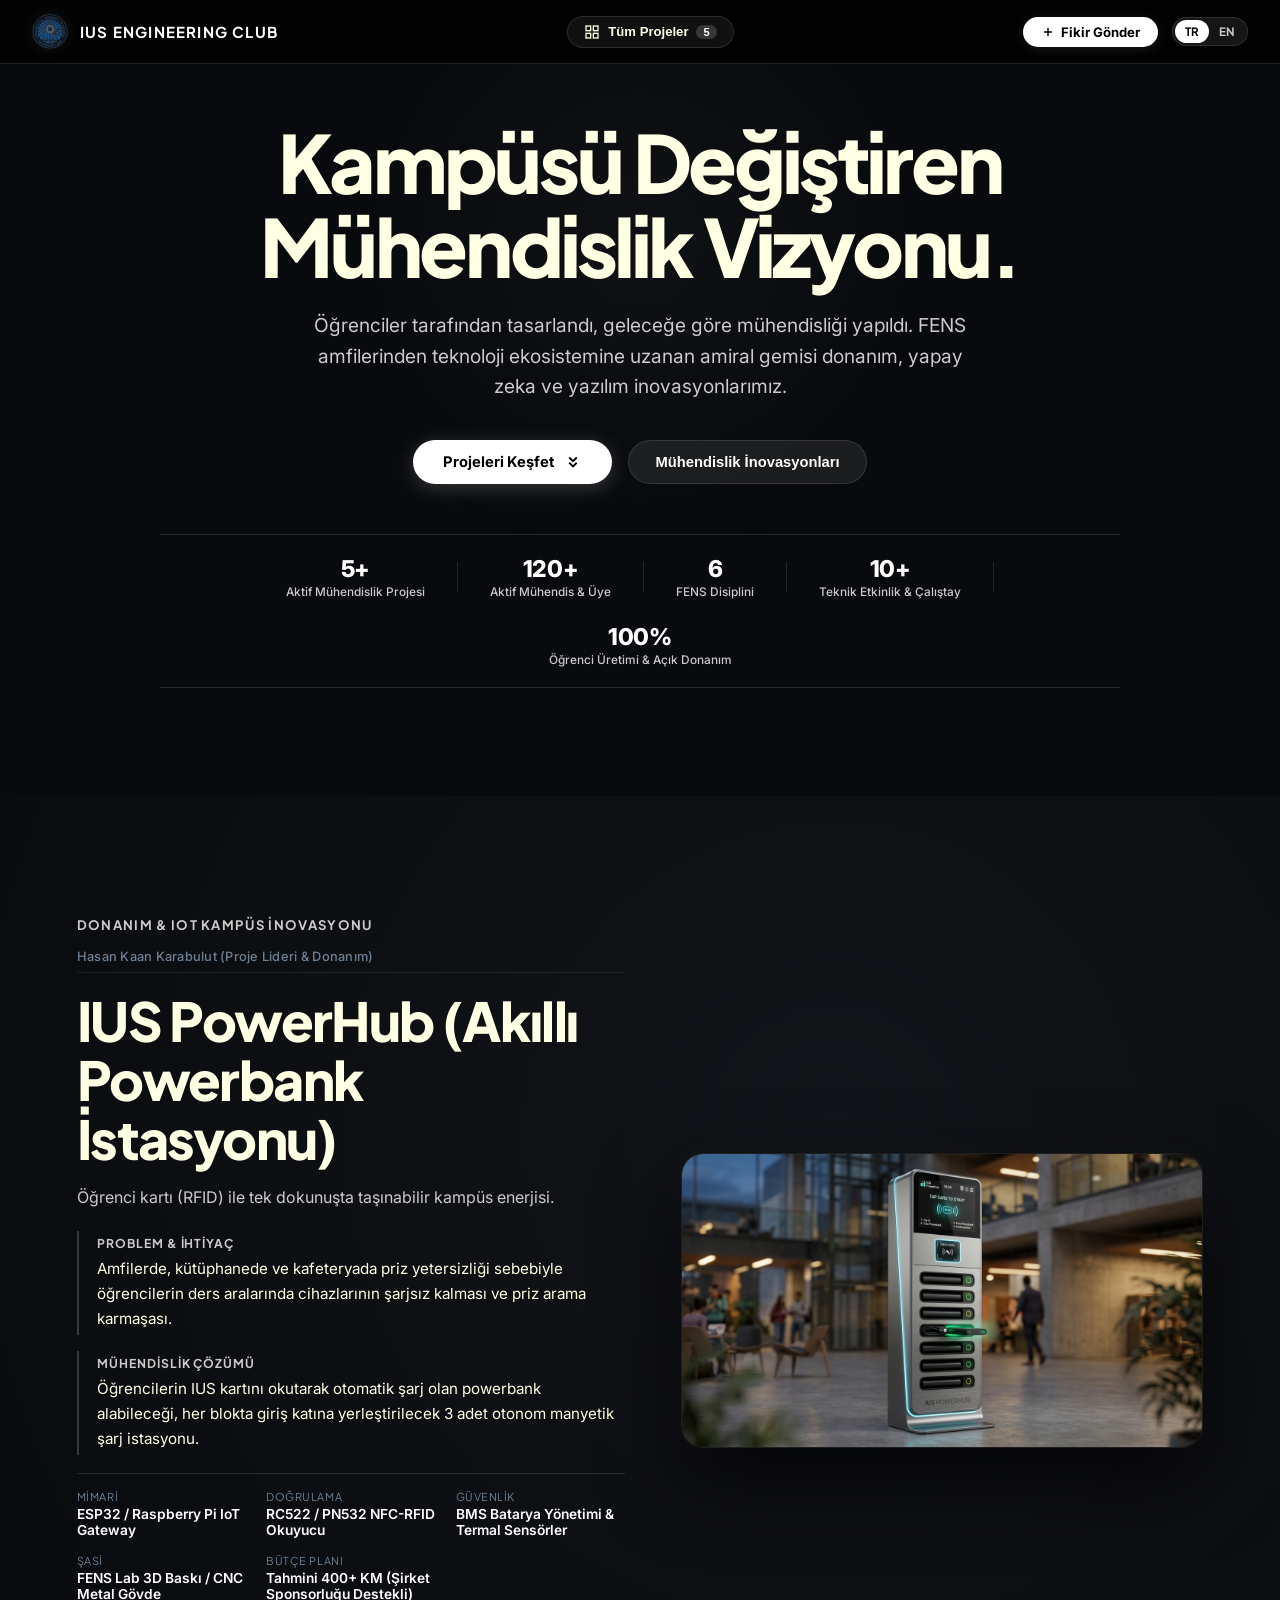
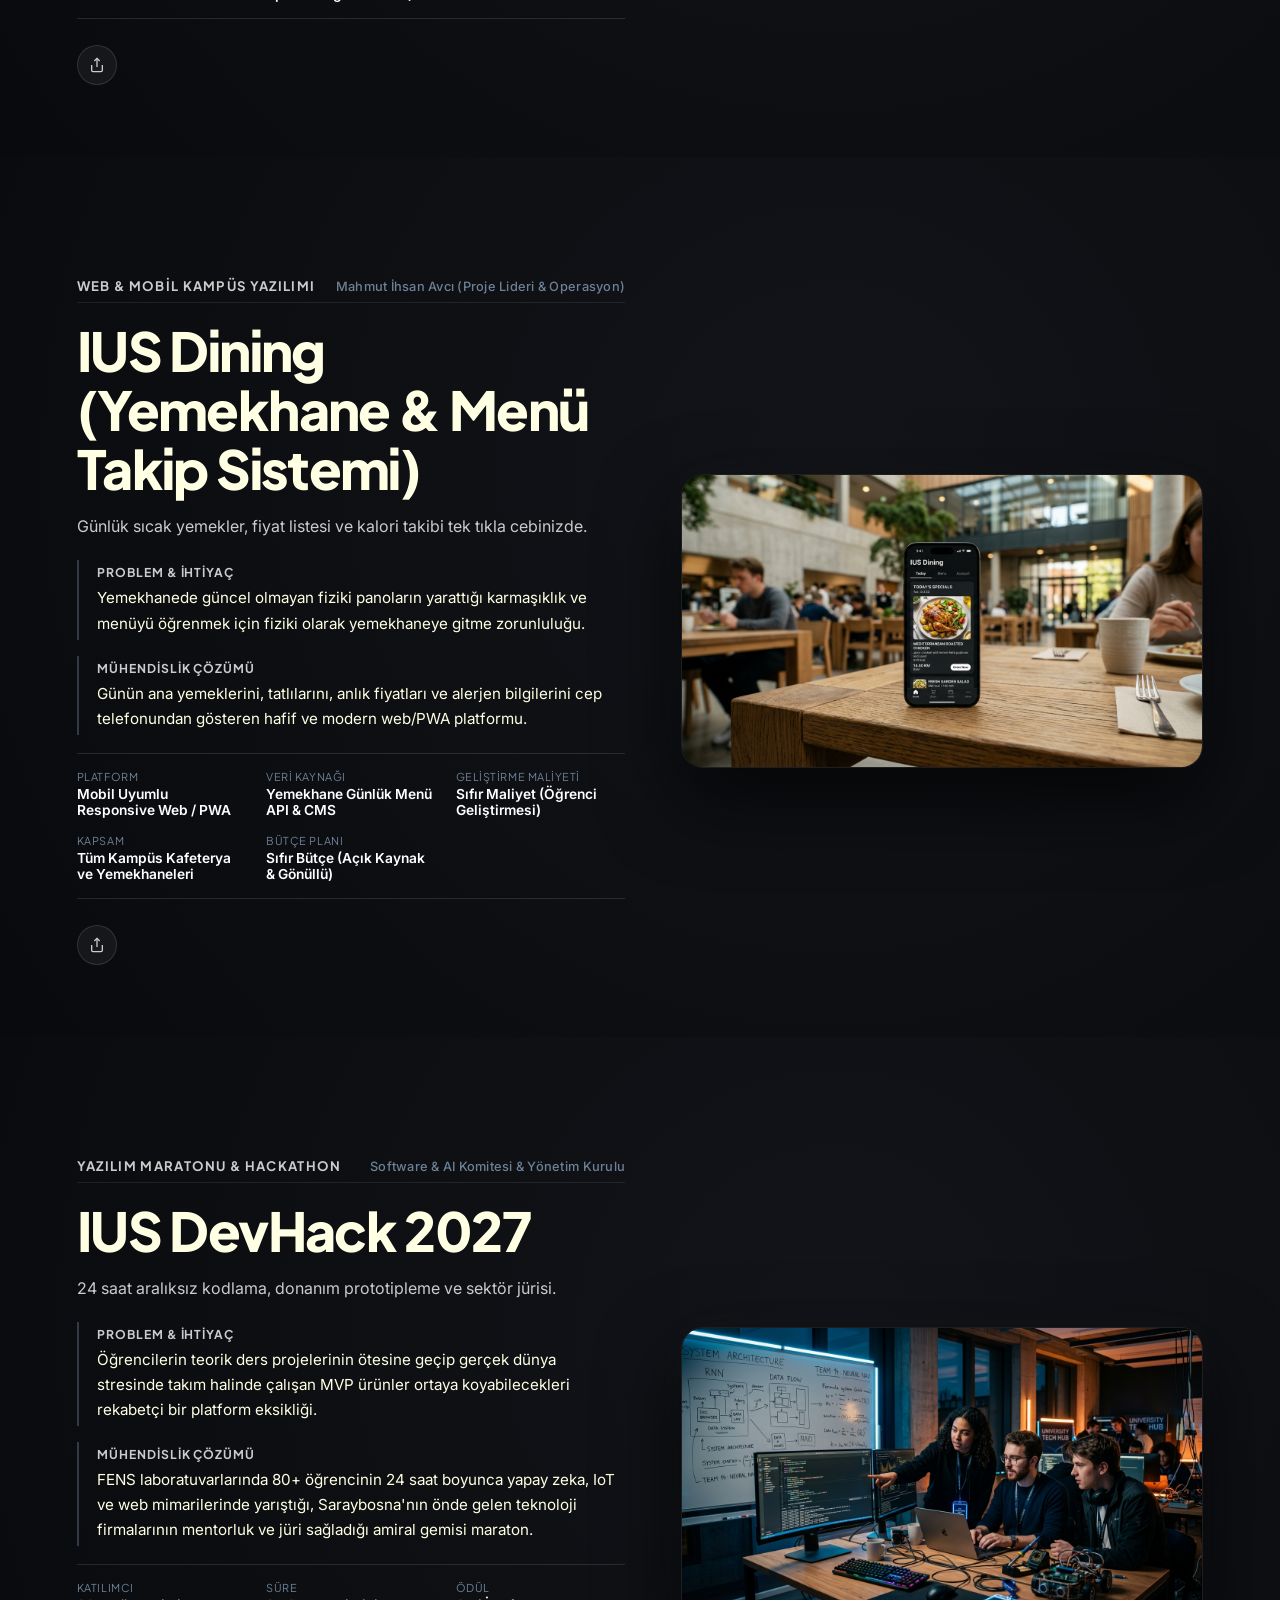
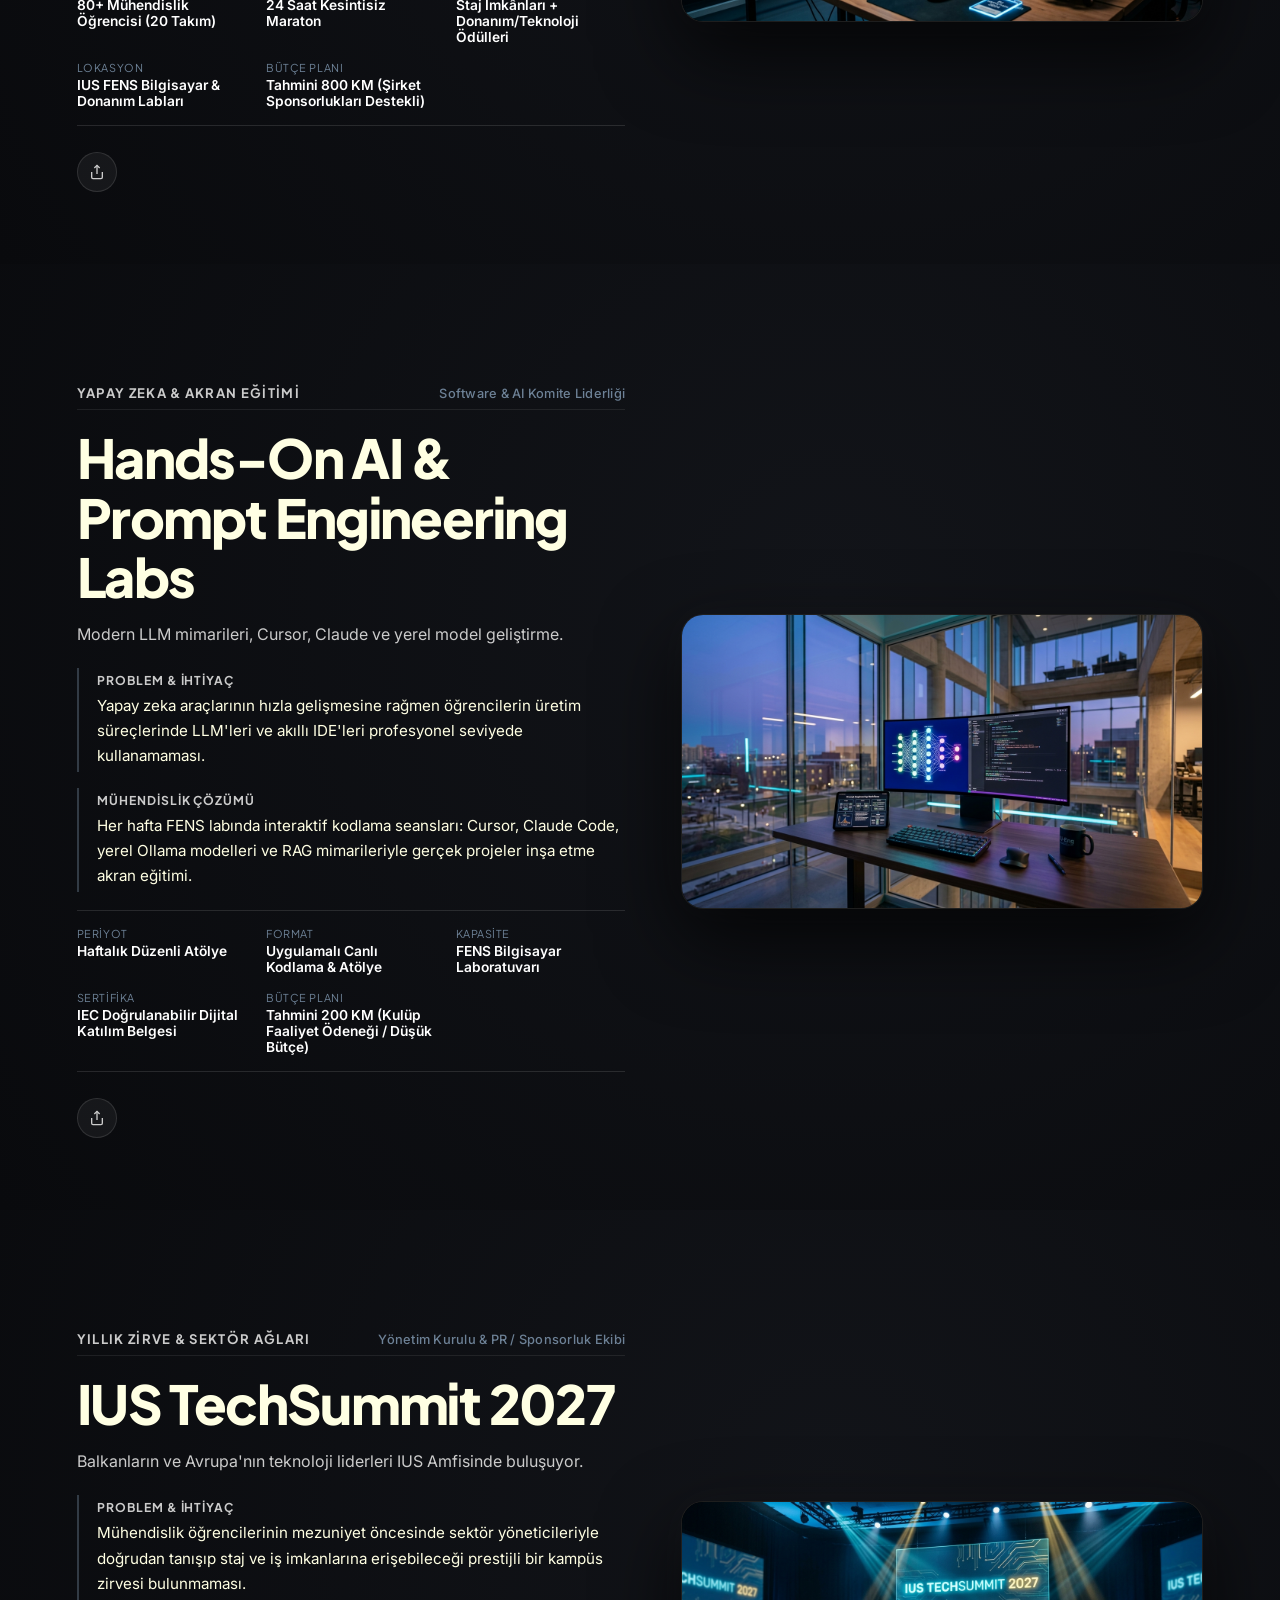
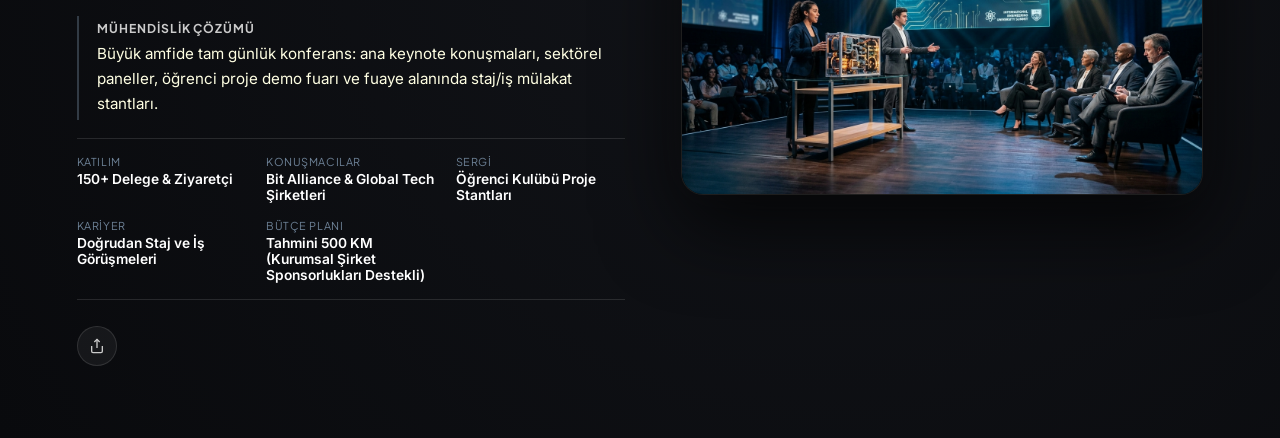
==== index.html @ 4e9d0653 "feat(hero): replace 1300 KM metric with comprehensive club stats (members, disciplines, workshops)" ====
<!DOCTYPE html>
<html lang="tr">
<head>
  <meta charset="UTF-8">
  <meta name="viewport" content="width=device-width, initial-scale=1.0">
  <title>IEC // Innovation Showcase — IUS Engineering Portfolio</title>
  <meta name="description" content="IUS Engineering Club official innovation portfolio. Scroll through flagship student engineering projects, IoT stations, hackathons, and AI labs.">
  
  <!-- Google Fonts: Inter & Plus Jakarta Sans -->
  <link rel="preconnect" href="https://fonts.googleapis.com">
  <link rel="preconnect" href="https://fonts.gstatic.com" crossorigin>
  <link href="https://fonts.googleapis.com/css2?family=Inter:wght@300;400;500;600;700&family=Plus+Jakarta+Sans:wght@500;600;700;800&display=swap" rel="stylesheet">
  
  <link rel="stylesheet" href="style.css">
</head>
<body class="lang-tr theme-dark" data-global-palette="ink-wash">

  <!-- FLOATING TOP NAVIGATION -->
  <header class="showcase-nav">
    <div class="nav-container">
      <div class="nav-brand">
        <a href="#hero" class="brand-link">
          <img src="assets/ius_club_logo.png" alt="IUS Engineers Club Logo" class="brand-club-logo">
          <span class="brand-title">IUS ENGINEERING CLUB</span>
        </a>
      </div>

      <nav class="nav-center-menu">
        <button class="nav-menu-btn" id="open-index-drawer">
          <svg width="16" height="16" viewBox="0 0 24 24" fill="none" stroke="currentColor" stroke-width="2"><rect x="3" y="3" width="7" height="7"></rect><rect x="14" y="3" width="7" height="7"></rect><rect x="14" y="14" width="7" height="7"></rect><rect x="3" y="14" width="7" height="7"></rect></svg>
          <span data-i18n="all_projects">Tüm Projeler</span>
          <span class="counter-chip" id="nav-project-count">5</span>
        </button>
      </nav>

      <div class="nav-actions">
        <!-- Google Form submission button (Yönetim Fikir & Proje Havuzu) -->
        <a href="https://docs.google.com/forms/d/e/1FAIpQLSeZ3RHZbw2BMaboNw4yS0xLALOv4KXzXdAg1gyF-434rMP5Ew/viewform" target="_blank" rel="noopener" class="btn-pill-primary" id="btn-submit-idea" title="Yeni Proje / Fikir Gönder" data-i18n-title="title_submit">
          <svg width="14" height="14" viewBox="0 0 24 24" fill="none" stroke="currentColor" stroke-width="2.5"><line x1="12" y1="5" x2="12" y2="19"></line><line x1="5" y1="12" x2="19" y2="12"></line></svg>
          <span data-i18n="btn_submit_idea">Fikir Gönder</span>
        </a>

        <!-- Language Switcher Pill -->
        <div class="lang-switcher" id="lang-toggle-group">
          <button class="lang-btn active" data-lang="tr">TR</button>
          <button class="lang-btn" data-lang="en">EN</button>
        </div>
      </div>
    </div>
  </header>

  <!-- MAIN SCROLL CONTAINER -->
  <main class="showcase-scroll-container" id="scroll-container">

    <!-- HERO SECTION -->
    <section class="snap-section hero-section" id="hero" data-index="0">
      <div class="hero-backdrop-glow"></div>
      <div class="hero-content">
        <h1 class="hero-headline animate-slide-up">
          <span class="gradient-text" data-i18n="hero_title_1">Kampüsü Değiştiren</span><br>
          <span class="white-text" data-i18n="hero_title_2">Mühendislik Vizyonu.</span>
        </h1>

        <p class="hero-subtitle animate-slide-up delay-1" data-i18n="hero_subtitle">
          Öğrenciler tarafından tasarlandı, geleceğe göre mühendisliği yapıldı. FENS amfilerinden teknoloji ekosistemine uzanan amiral gemisi donanım, yapay zeka ve yazılım inovasyonlarımız.
        </p>

        <div class="hero-cta-group animate-slide-up delay-2">
          <a href="#project-0" class="btn-glow-primary" id="start-tour-btn">
            <span data-i18n="hero_explore">Projeleri Keşfet</span>
            <svg width="18" height="18" viewBox="0 0 24 24" fill="none" stroke="currentColor" stroke-width="2.5"><path d="M7 13l5 5 5-5M7 6l5 5 5-5"/></svg>
          </a>
          <button class="btn-pill-secondary" id="hero-quick-filter-btn">
            <span data-i18n="hero_flagships">Mühendislik İnovasyonları</span>
          </button>
        </div>

        <div class="hero-stats-bar animate-fade-in delay-3">
          <div class="stat-item">
            <div class="stat-number">5+</div>
            <div class="stat-label" data-i18n="stat_active_projects">Aktif Mühendislik Projesi</div>
          </div>
          <div class="stat-divider"></div>
          <div class="stat-item">
            <div class="stat-number">120+</div>
            <div class="stat-label" data-i18n="stat_students">Aktif Mühendis & Üye</div>
          </div>
          <div class="stat-divider"></div>
          <div class="stat-item">
            <div class="stat-number">6</div>
            <div class="stat-label" data-i18n="stat_departments">FENS Disiplini</div>
          </div>
          <div class="stat-divider"></div>
          <div class="stat-item">
            <div class="stat-number">10+</div>
            <div class="stat-label" data-i18n="stat_events">Teknik Etkinlik & Çalıştay</div>
          </div>
          <div class="stat-divider"></div>
          <div class="stat-item">
            <div class="stat-number">100%</div>
            <div class="stat-label" data-i18n="stat_open_source">Öğrenci Üretimi & Açık Donanım</div>
          </div>
        </div>
      </div>
    </section>

    <!-- DYNAMIC PROJECT SECTIONS CONTAINER -->
    <div id="projects-wrapper">
      <!-- Injected dynamically by app.js -->
    </div>

  </main>

  <!-- QUICK INDEX DRAWER (DRAWER MODAL) -->
  <aside class="index-drawer" id="index-drawer" aria-hidden="true">
    <div class="drawer-overlay" id="drawer-backdrop"></div>
    <div class="drawer-panel">
      <div class="drawer-header">
        <div class="drawer-title-group">
          <h3 data-i18n="drawer_title">Proje Kataloğu</h3>
          <p data-i18n="drawer_subtitle">Doğrudan istediğiniz inovasyona atlayın</p>
        </div>
        <button class="drawer-close-btn" id="close-index-drawer" aria-label="Close">
          <svg width="20" height="20" viewBox="0 0 24 24" fill="none" stroke="currentColor" stroke-width="2"><line x1="18" y1="6" x2="6" y2="18"></line><line x1="6" y1="6" x2="18" y2="18"></line></svg>
        </button>
      </div>

      <div class="drawer-search-box">
        <svg width="16" height="16" viewBox="0 0 24 24" fill="none" stroke="currentColor" stroke-width="2"><circle cx="11" cy="11" r="8"></circle><line x1="21" y1="21" x2="16.65" y2="16.65"></line></svg>
        <input type="text" id="drawer-search-input" placeholder="Proje, kategori veya etiket ara..." data-i18n-ph="search_placeholder">
      </div>

      <div class="drawer-list" id="drawer-projects-list">
        <!-- Injected dynamically via JS -->
      </div>
    </div>
  </aside>

  <!-- IN-PLACE LIVE EDIT MODAL (DÜZENLEME PENCERESİ) -->
  <div class="edit-modal-wrapper" id="edit-modal" aria-hidden="true">
    <div class="edit-modal-overlay" id="edit-modal-backdrop"></div>
    <div class="edit-modal-dialog">
      <div class="edit-modal-header">
        <h2 id="edit-modal-title" data-i18n="edit_modal_title">Projeyi Düzenle</h2>
        <p class="modal-subtitle" data-i18n="edit_modal_desc">Metinleri, bütçeyi, görselleri ve teknik parametreleri anında değiştirin.</p>
        <button class="modal-close-btn" id="close-edit-modal" aria-label="Close">
          <svg width="20" height="20" viewBox="0 0 24 24" fill="none" stroke="currentColor" stroke-width="2"><line x1="18" y1="6" x2="6" y2="18"></line><line x1="6" y1="6" x2="18" y2="18"></line></svg>
        </button>
      </div>

      <form class="edit-modal-form" id="edit-project-form">
        <input type="hidden" id="edit-project-id">

        <div class="form-row two-cols">
          <div class="form-group">
            <label for="edit-title-tr" data-i18n="label_title_tr">Başlık (Türkçe)</label>
            <input type="text" id="edit-title-tr" required>
          </div>
          <div class="form-group">
            <label for="edit-title-en" data-i18n="label_title_en">Title (English)</label>
            <input type="text" id="edit-title-en" required>
          </div>
        </div>

        <div class="form-row two-cols">
          <div class="form-group">
            <label for="edit-tagline-tr" data-i18n="label_tagline_tr">Slogan / Kısa Açıklama (Türkçe)</label>
            <input type="text" id="edit-tagline-tr" required>
          </div>
          <div class="form-group">
            <label for="edit-tagline-en" data-i18n="label_tagline_en">Tagline (English)</label>
            <input type="text" id="edit-tagline-en" required>
          </div>
        </div>

        <div class="form-row three-cols">
          <div class="form-group">
            <label for="edit-category-tr" data-i18n="label_category_tr">Kategori (TR)</label>
            <input type="text" id="edit-category-tr">
          </div>
          <div class="form-group">
            <label for="edit-author" data-i18n="label_author">Öneren / Yazar</label>
            <input type="text" id="edit-author">
          </div>
          <div class="form-group">
            <label for="edit-budget" data-i18n="label_budget">Bütçe Planı</label>
            <input type="text" id="edit-budget">
          </div>
        </div>

        <div class="form-row two-cols">
          <div class="form-group">
            <label for="edit-difficulty" data-i18n="label_difficulty">Zorluk Seviyesi (1 - 5)</label>
            <div class="range-slider-group">
              <input type="range" id="edit-difficulty" min="1" max="5" value="3" step="1">
              <span class="range-val" id="edit-difficulty-val">3/5</span>
            </div>
          </div>
          <div class="form-group">
            <label for="edit-ownership-tr" data-i18n="label_owner">Proje Sorumlusu / Ekip (TR)</label>
            <input type="text" id="edit-ownership-tr">
          </div>
        </div>

        <input type="hidden" id="edit-palette" value="ink-wash">

        <!-- AI Image Picker / Visual Selector -->
        <div class="form-group">
          <label data-i18n="label_gallery">Konsept Görsel Seçimi</label>
          <div class="image-gallery-picker" id="gallery-picker">
            <div class="gallery-choice" data-src="assets/powerbank_station_hero.jpg">
              <img src="assets/powerbank_station_hero.jpg" alt="PowerHub">
              <span>IUS PowerHub</span>
            </div>
            <div class="gallery-choice" data-src="assets/hackathon_event_hero.jpg">
              <img src="assets/hackathon_event_hero.jpg" alt="DevHack">
              <span>DevHack 2027</span>
            </div>
            <div class="gallery-choice" data-src="assets/ai_lab_hero.jpg">
              <img src="assets/ai_lab_hero.jpg" alt="AI Lab">
              <span>AI Labs Station</span>
            </div>
            <div class="gallery-choice" data-src="assets/dining_app_hero.jpg">
              <img src="assets/dining_app_hero.jpg" alt="Dining App">
              <span>IUS Dining App</span>
            </div>
            <div class="gallery-choice" data-src="assets/engineering_summit_hero.jpg">
              <img src="assets/engineering_summit_hero.jpg" alt="Summit">
              <span>TechSummit Keynote</span>
            </div>
          </div>
          <input type="text" id="edit-image-url" placeholder="veya Özel Görsel URL'si yapıştırın..." data-i18n-ph="ph_custom_url">
        </div>

        <div class="form-row two-cols">
          <div class="form-group">
            <label for="edit-problem-tr" data-i18n="label_problem_tr">Problem / Gerekçe (Türkçe)</label>
            <textarea id="edit-problem-tr" rows="3"></textarea>
          </div>
          <div class="form-group">
            <label for="edit-problem-en" data-i18n="label_problem_en">Problem / Motivation (English)</label>
            <textarea id="edit-problem-en" rows="3"></textarea>
          </div>
        </div>

        <div class="form-row two-cols">
          <div class="form-group">
            <label for="edit-solution-tr" data-i18n="label_solution_tr">Çözüm & Mühendislik İşleyişi (Türkçe)</label>
            <textarea id="edit-solution-tr" rows="4"></textarea>
          </div>
          <div class="form-group">
            <label for="edit-solution-en" data-i18n="label_solution_en">Solution & Technical Operation (English)</label>
            <textarea id="edit-solution-en" rows="4"></textarea>
          </div>
        </div>

        <div class="form-row two-cols">
          <div class="form-group">
            <label for="edit-first-step-tr" data-i18n="label_first_step_tr">İlk Somut Adım (Türkçe)</label>
            <input type="text" id="edit-first-step-tr">
          </div>
          <div class="form-group">
            <label for="edit-first-step-en" data-i18n="label_first_step_en">First Concrete Step (English)</label>
            <input type="text" id="edit-first-step-en">
          </div>
        </div>

        <div class="edit-modal-footer">
          <button type="button" class="btn-text-danger" id="btn-reset-project-default">
            <span data-i18n="btn_reset">Varsayılana Sıfırla</span>
          </button>
          <div class="footer-actions-right">
            <button type="button" class="btn-pill-secondary" id="btn-copy-project-json">
              <span data-i18n="btn_copy_json">JSON Kopyala</span>
            </button>
            <button type="button" class="btn-pill-secondary" id="btn-download-project-json">
              <span data-i18n="btn_download_json">JSON İndir</span>
            </button>
            <button type="submit" class="btn-glow-primary" id="btn-save-project-edits">
              <span data-i18n="btn_save_changes">Değişiklikleri Kaydet</span>
            </button>
          </div>
        </div>
      </form>
    </div>
  </div>

  <!-- TOAST NOTIFICATIONS -->
  <div class="toast-container" id="toast-container"></div>

  <!-- LOAD DATASET & APP LOGIC -->
  <script src="projects-data.js"></script>
  <script src="app.js"></script>
</body>
</html>
---- style.css ----
/* ==========================================================================
   IUS ENGINEERING CLUB — INNOVATION SHOWCASE STYLES
   Design System: Modern Minimalist Dark Mode
   Pure Monochromatic Titanium, Obsidian & Frosted Glass (Zero Neon)
   ========================================================================== */

:root {
  --bg-deep: #090a0d;
  --bg-surface: #121419;
  --bg-card: rgba(26, 30, 38, 0.4);
  --bg-card-hover: rgba(36, 42, 52, 0.6);
  
  --border-subtle: rgba(203, 203, 203, 0.15);
  --border-active: rgba(109, 129, 150, 0.4);
  --border-glass: rgba(203, 203, 203, 0.15);

  --text-primary: #FFFFE3;
  --text-secondary: #CBCBCB;
  --text-tertiary: #6D8196;
  --text-accent: #FFFFE3;

  --accent-white: #FFFFE3;
  --accent-silver: #CBCBCB;
  --accent-steel: #6D8196;

  --font-main: 'Inter', -apple-system, BlinkMacSystemFont, "Segoe UI", Roboto, sans-serif;
  --font-heading: 'Plus Jakarta Sans', 'Inter', sans-serif;
  --font-mono: 'JetBrains Mono', 'Plus Jakarta Sans', monospace;

  --headline-gradient: #FFFFE3;
  --tagline-color: #CBCBCB;
  --badge-bg: rgba(74, 74, 74, 0.45);
  --badge-border: rgba(203, 203, 203, 0.25);
  --badge-text: #FFFFE3;
  --btn-primary-bg: #FFFFE3;
  --btn-primary-text: #121419;
  --accent-tint: #FFFFE3;

  --nav-height: 64px;
  --radius-sm: 8px;
  --radius-md: 14px;
  --radius-lg: 22px;
  --radius-full: 9999px;

  --transition-smooth: all 0.36s cubic-bezier(0.16, 1, 0.3, 1);
  --transition-snappy: all 0.2s cubic-bezier(0.25, 0.8, 0.25, 1);
}

/* Reset & Base */
*, *::before, *::after {
  box-sizing: border-box;
  margin: 0;
  padding: 0;
}

html {
  width: 100%;
  scroll-behavior: smooth;
}

body {
  width: 100%;
  min-height: 100%;
  background-color: var(--bg-deep);
  color: var(--text-primary);
  font-family: var(--font-main);
  overflow-x: hidden;
  -webkit-font-smoothing: antialiased;
  -moz-osx-font-smoothing: grayscale;
}

/* Custom Scrollbar */
::-webkit-scrollbar {
  width: 6px;
}
::-webkit-scrollbar-track {
  background: var(--bg-deep);
}
::-webkit-scrollbar-thumb {
  background: rgba(255, 255, 255, 0.18);
  border-radius: var(--radius-full);
}
::-webkit-scrollbar-thumb:hover {
  background: rgba(255, 255, 255, 0.35);
}

/* SCROLL CONTAINER (Natural Normal Web Page Flow) */
.showcase-scroll-container {
  width: 100%;
  min-height: 100vh;
  position: relative;
}

.snap-section {
  width: 100%;
  display: flex;
  align-items: center;
  justify-content: center;
  position: relative;
  padding: calc(var(--nav-height) + 56px) 6% 72px;
}

/* ==========================================================================
   FLOATING TOP NAVIGATION
   ========================================================================== */
.showcase-nav {
  position: fixed;
  top: 0;
  left: 0;
  width: 100%;
  height: var(--nav-height);
  z-index: 1000;
  background: rgba(0, 0, 0, 0.78);
  backdrop-filter: blur(24px);
  -webkit-backdrop-filter: blur(24px);
  border-bottom: 1px solid var(--border-subtle);
  transition: var(--transition-smooth);
}

.nav-container {
  max-width: 1440px;
  height: 100%;
  margin: 0 auto;
  padding: 0 32px;
  display: flex;
  align-items: center;
  justify-content: space-between;
}

.nav-brand .brand-link {
  display: flex;
  align-items: center;
  gap: 12px;
  text-decoration: none;
  color: inherit;
}

.brand-club-logo {
  width: 36px;
  height: 36px;
  object-fit: contain;
  border-radius: 50%;
  filter: drop-shadow(0 0 6px rgba(255, 255, 255, 0.2));
  transition: transform 0.25s ease;
}
.brand-link:hover .brand-club-logo {
  transform: scale(1.06) rotate(5deg);
}

.brand-title {
  font-family: var(--font-heading);
  font-size: 0.94rem;
  font-weight: 700;
  letter-spacing: 0.08em;
  color: #ffffff;
  text-transform: uppercase;
  transition: var(--transition-snappy);
}
.brand-title:hover {
  color: var(--accent-silver);
}

.brand-logo-badge,
.brand-sub {
  display: none !important;
}

/* Center Menu */
.nav-center-menu {
  display: flex;
  align-items: center;
  gap: 14px;
}

.nav-menu-btn {
  display: flex;
  align-items: center;
  gap: 8px;
  background: rgba(255, 255, 255, 0.06);
  border: 1px solid var(--border-subtle);
  color: var(--text-primary);
  font-size: 0.82rem;
  font-weight: 600;
  padding: 7px 16px;
  border-radius: var(--radius-full);
  cursor: pointer;
  transition: var(--transition-snappy);
}
.nav-menu-btn:hover {
  background: rgba(255, 255, 255, 0.12);
  border-color: rgba(255, 255, 255, 0.22);
}

.counter-chip {
  background: rgba(255, 255, 255, 0.16);
  color: #ffffff;
  font-size: 0.7rem;
  font-weight: 700;
  padding: 1px 7px;
  border-radius: 10px;
}

.nav-link-subtle {
  display: flex;
  align-items: center;
  gap: 6px;
  text-decoration: none;
  color: var(--text-secondary);
  font-size: 0.82rem;
  font-weight: 500;
  transition: var(--transition-snappy);
  padding: 6px 12px;
  border-radius: var(--radius-full);
}
.nav-link-subtle:hover {
  color: #fff;
  background: rgba(255, 255, 255, 0.05);
}

/* Nav Actions */
.nav-actions {
  display: flex;
  align-items: center;
  gap: 14px;
}

.btn-pill-primary {
  display: flex;
  align-items: center;
  gap: 6px;
  background: #ffffff;
  color: #000000;
  font-size: 0.82rem;
  font-weight: 700;
  padding: 7px 18px;
  border-radius: var(--radius-full);
  text-decoration: none;
  transition: var(--transition-snappy);
  box-shadow: 0 2px 10px rgba(255, 255, 255, 0.1);
}
.btn-pill-primary:hover {
  transform: scale(1.03);
  background: #e5e5ea;
}

/* Language Switcher Pill */
.lang-switcher {
  display: flex;
  align-items: center;
  background: rgba(255, 255, 255, 0.08);
  border: 1px solid var(--border-subtle);
  border-radius: var(--radius-full);
  padding: 2px;
}

.lang-btn {
  background: transparent;
  border: none;
  color: var(--text-secondary);
  font-family: var(--font-mono);
  font-size: 0.72rem;
  font-weight: 700;
  padding: 4px 10px;
  border-radius: var(--radius-full);
  cursor: pointer;
  transition: var(--transition-snappy);
}
.lang-btn.active {
  background: #ffffff;
  color: #000000;
}

/* ==========================================================================
   SOUND TOGGLE PILL
   ========================================================================== */
.sound-pill {
  position: fixed;
  bottom: 24px;
  left: 28px;
  z-index: 999;
  display: flex;
  align-items: center;
  gap: 8px;
  background: rgba(18, 18, 22, 0.85);
  backdrop-filter: blur(16px);
  border: 1px solid var(--border-subtle);
  padding: 7px 14px;
  border-radius: var(--radius-full);
  cursor: pointer;
  font-size: 0.74rem;
  color: var(--text-secondary);
  transition: var(--transition-snappy);
}
.sound-pill:hover {
  border-color: rgba(255, 255, 255, 0.25);
  color: #fff;
}
.sound-wave {
  display: flex;
  align-items: center;
  gap: 2px;
  height: 12px;
}
.sound-wave span {
  width: 2px;
  height: 5px;
  background: var(--text-tertiary);
  border-radius: 1px;
}
.sound-pill.active .sound-wave span {
  background: #ffffff;
  animation: soundBounce 0.8s ease-in-out infinite alternate;
}
.sound-pill.active .sound-wave span:nth-child(2) { animation-delay: 0.2s; }
.sound-pill.active .sound-wave span:nth-child(3) { animation-delay: 0.4s; }
.sound-pill.active .sound-wave span:nth-child(4) { animation-delay: 0.6s; }

@keyframes soundBounce {
  0% { height: 3px; }
  100% { height: 11px; }
}

/* ==========================================================================
   VERTICAL SIDE PROGRESS / DOT NAVIGATION
   ========================================================================== */
.side-progress-nav {
  position: fixed;
  right: 28px;
  top: 50%;
  transform: translateY(-50%);
  z-index: 990;
  display: flex;
  flex-direction: column;
  align-items: center;
  gap: 16px;
}

.progress-track {
  display: none;
}

.progress-dots {
  list-style: none;
  display: flex;
  flex-direction: column;
  gap: 14px;
}

.dot-item {
  position: relative;
}

.dot-btn {
  width: 8px;
  height: 8px;
  border-radius: 50%;
  background: rgba(255, 255, 255, 0.25);
  border: none;
  cursor: pointer;
  transition: var(--transition-smooth);
  display: block;
}
.dot-item.active .dot-btn {
  background: #ffffff;
  box-shadow: 0 0 8px rgba(255, 255, 255, 0.6);
  transform: scale(1.5);
}

.dot-tooltip {
  position: absolute;
  right: 24px;
  top: 50%;
  transform: translateY(-50%);
  background: rgba(22, 22, 26, 0.95);
  border: 1px solid var(--border-subtle);
  padding: 6px 12px;
  border-radius: var(--radius-sm);
  white-space: nowrap;
  font-size: 0.74rem;
  font-weight: 600;
  color: #fff;
  opacity: 0;
  pointer-events: none;
  transition: var(--transition-snappy);
}
.dot-item:hover .dot-tooltip {
  opacity: 1;
  transform: translateY(-50%) translateX(-4px);
}

.current-counter {
  display: none !important;
}

/* ==========================================================================
   HERO SECTION
   ========================================================================== */
.hero-section {
  text-align: center;
  position: relative;
  overflow: hidden;
}

.hero-backdrop-glow {
  position: absolute;
  width: 600px;
  height: 600px;
  border-radius: 50%;
  background: radial-gradient(circle, rgba(255, 255, 255, 0.04) 0%, rgba(255, 255, 255, 0.01) 50%, transparent 70%);
  filter: blur(70px);
  pointer-events: none;
  top: 30%;
  left: 50%;
  transform: translate(-50%, -50%);
}

.hero-content {
  max-width: 960px;
  margin: 0 auto;
  position: relative;
  z-index: 2;
  display: flex;
  flex-direction: column;
  align-items: center;
}

.hero-badge {
  display: none !important;
}

.pulsing-dot {
  display: none !important;
}

.hero-headline {
  font-family: var(--font-heading);
  font-size: clamp(2.8rem, 6.8vw, 5rem);
  font-weight: 800;
  line-height: 1.05;
  letter-spacing: -0.04em;
  margin-bottom: 22px;
}

/* Solid Clean Typography (Zero Gradient Transition) */
.gradient-text {
  color: var(--text-primary);
  background: none;
  -webkit-background-clip: unset;
  -webkit-text-fill-color: initial;
}

.white-text {
  color: var(--text-primary);
}

.hero-subtitle {
  max-width: 660px;
  font-size: clamp(1rem, 1.7vw, 1.2rem);
  line-height: 1.6;
  color: var(--text-secondary);
  font-weight: 400;
  margin-bottom: 38px;
}

.hero-cta-group {
  display: flex;
  align-items: center;
  gap: 16px;
  margin-bottom: 50px;
}

.btn-glow-primary {
  display: inline-flex;
  align-items: center;
  gap: 10px;
  background: #ffffff;
  color: #000000;
  font-size: 0.92rem;
  font-weight: 700;
  padding: 13px 30px;
  border-radius: var(--radius-full);
  text-decoration: none;
  cursor: pointer;
  border: none;
  transition: var(--transition-smooth);
  box-shadow: 0 4px 20px rgba(255, 255, 255, 0.18);
}
.btn-glow-primary:hover {
  transform: translateY(-2px) scale(1.02);
  background: #e5e5ea;
  box-shadow: 0 6px 26px rgba(255, 255, 255, 0.28);
}

.btn-pill-secondary {
  display: inline-flex;
  align-items: center;
  gap: 8px;
  background: rgba(255, 255, 255, 0.08);
  border: 1px solid var(--border-subtle);
  color: #fff;
  font-size: 0.92rem;
  font-weight: 600;
  padding: 13px 26px;
  border-radius: var(--radius-full);
  cursor: pointer;
  transition: var(--transition-snappy);
}
.btn-pill-secondary:hover {
  background: rgba(255, 255, 255, 0.14);
  border-color: rgba(255, 255, 255, 0.24);
}

.hero-stats-bar {
  display: flex;
  align-items: center;
  justify-content: center;
  flex-wrap: wrap;
  gap: 24px 32px;
  padding: 20px 24px;
  background: transparent;
  backdrop-filter: none;
  -webkit-backdrop-filter: none;
  border: none;
  border-top: 1px solid var(--border-subtle);
  border-bottom: 1px solid var(--border-subtle);
  border-radius: 0;
  margin-bottom: 36px;
  max-width: 1000px;
}

.stat-item {
  display: flex;
  flex-direction: column;
  align-items: center;
}

.stat-number {
  font-size: 1.45rem;
  font-weight: 800;
  color: #ffffff;
  letter-spacing: -0.02em;
}

.stat-label {
  font-size: 0.74rem;
  color: var(--text-secondary);
  font-weight: 500;
  margin-top: 2px;
}

.stat-divider {
  width: 1px;
  height: 30px;
  background: var(--border-subtle);
}

.scroll-down-hint {
  display: flex;
  flex-direction: column;
  align-items: center;
  gap: 8px;
  font-size: 0.74rem;
  color: var(--text-tertiary);
  letter-spacing: 0.05em;
  cursor: pointer;
}

.mouse-icon {
  width: 18px;
  height: 30px;
  border: 2px solid rgba(255, 255, 255, 0.25);
  border-radius: 12px;
  position: relative;
}
.mouse-icon .wheel {
  width: 3px;
  height: 5px;
  background: #ffffff;
  border-radius: 2px;
  position: absolute;
  top: 5px;
  left: 50%;
  transform: translateX(-50%);
  animation: mouseWheel 1.6s infinite;
}

@keyframes mouseWheel {
  0% { transform: translateX(-50%) translateY(0); opacity: 1; }
  100% { transform: translateX(-50%) translateY(10px); opacity: 0; }
}

/* ==========================================================================
   PROJECT SHOWCASE SECTION (SLIDE EXPERIENCE)
   ========================================================================== */
.project-section {
  width: 100%;
  background: radial-gradient(circle at 65% 35%, var(--bg-surface) 0%, var(--bg-deep) 100%);
  transition: background 0.4s ease, border-color 0.4s ease;
}

.project-stage {
  max-width: 1440px;
  width: 100%;
  margin: 0 auto;
  display: grid;
  grid-template-columns: 1.05fr 1fr;
  gap: 56px;
  align-items: center;
}

/* LEFT: Narrative & Specs */
.project-narrative {
  display: flex;
  flex-direction: column;
  gap: 18px;
}

.project-header-meta {
  display: flex;
  align-items: center;
  justify-content: space-between;
  width: 100%;
  gap: 12px;
  flex-wrap: wrap;
}

.header-meta-left {
  display: flex;
  align-items: center;
  gap: 10px;
  flex-wrap: wrap;
}

.project-header-meta {
  display: flex;
  align-items: baseline;
  justify-content: space-between;
  width: 100%;
  gap: 16px;
  padding-bottom: 8px;
  border-bottom: 1px solid rgba(255, 255, 255, 0.08);
}

.project-category-text {
  font-family: var(--font-heading);
  font-size: 0.82rem;
  font-weight: 700;
  text-transform: uppercase;
  letter-spacing: 0.1em;
  color: var(--text-secondary);
}

.project-lead-meta {
  font-family: var(--font-main);
  font-size: 0.8rem;
  font-weight: 500;
  color: var(--text-tertiary);
  letter-spacing: 0.02em;
}

.corner-budget-badge,
.project-pill-badge,
.project-metrics-row {
  display: none !important;
}

.project-title {
  font-family: var(--font-heading);
  font-size: clamp(2.2rem, 4.2vw, 3.6rem);
  font-weight: 800;
  line-height: 1.1;
  letter-spacing: -0.03em;
  color: #ffffff;
}

/* Problem & Solution Accordion Content - Natural Flowing Layout (Zero Box Enclosure) */
.project-cards-container {
  display: flex;
  flex-direction: column;
  gap: 16px;
  margin-top: 6px;
}

.feature-glass-card {
  background: transparent;
  backdrop-filter: none;
  -webkit-backdrop-filter: none;
  border: none;
  border-left: 2px solid var(--border-active);
  border-radius: 0;
  padding: 4px 0 4px 18px;
  transition: var(--transition-snappy);
}
.feature-glass-card:hover {
  border-left-color: var(--text-primary);
  background: transparent;
}

.card-title-bar {
  display: flex;
  align-items: center;
  gap: 8px;
  margin-bottom: 5px;
}
.card-title-text {
  font-family: var(--font-heading);
  font-size: 0.76rem;
  font-weight: 700;
  text-transform: uppercase;
  letter-spacing: 0.08em;
  color: var(--text-secondary);
}

.card-body-text {
  font-size: 0.95rem;
  line-height: 1.65;
  color: var(--text-primary);
}

/* Technical Specs Grid - Natural Flowing Separator */
.tech-specs-bar {
  display: grid;
  grid-template-columns: repeat(auto-fit, minmax(130px, 1fr));
  gap: 16px 20px;
  padding: 16px 0;
  background: transparent;
  border: none;
  border-top: 1px solid var(--border-subtle);
  border-bottom: 1px solid var(--border-subtle);
  border-radius: 0;
}

.spec-cell {
  display: flex;
  flex-direction: column;
}
.spec-cell .spec-name {
  font-family: var(--font-heading);
  font-size: 0.68rem;
  color: var(--text-tertiary);
  text-transform: uppercase;
  letter-spacing: 0.05em;
}
.spec-cell .spec-val {
  font-size: 0.86rem;
  font-weight: 600;
  color: #ffffff;
  margin-top: 3px;
}

/* Action Buttons */
.project-actions-row {
  display: flex;
  align-items: center;
  gap: 12px;
  margin-top: 8px;
}

.btn-edit-trigger {
  display: inline-flex;
  align-items: center;
  gap: 8px;
  background: rgba(255, 255, 255, 0.08);
  border: 1px solid var(--border-subtle);
  color: #ffffff;
  font-size: 0.86rem;
  font-weight: 700;
  padding: 9px 20px;
  border-radius: var(--radius-full);
  cursor: pointer;
  transition: var(--transition-snappy);
}
.btn-edit-trigger:hover {
  background: #ffffff;
  color: #000000;
  transform: translateY(-2px);
}

.btn-icon-subtle {
  width: 40px;
  height: 40px;
  border-radius: 50%;
  display: flex;
  align-items: center;
  justify-content: center;
  background: rgba(255, 255, 255, 0.05);
  border: 1px solid var(--border-subtle);
  color: var(--text-secondary);
  cursor: pointer;
  transition: var(--transition-snappy);
}
.btn-icon-subtle:hover {
  color: #fff;
  border-color: rgba(255, 255, 255, 0.3);
}

/* RIGHT: Hero Visual Stage (Pure Photo Presentation) */
.project-visual-stage {
  position: relative;
  display: flex;
  flex-direction: column;
  align-items: center;
  justify-content: center;
}

.visual-canvas-card {
  position: relative;
  width: 100%;
  max-width: 620px;
  border-radius: var(--radius-lg);
  overflow: hidden;
  background: #000;
  border: 1px solid var(--border-subtle);
  box-shadow: 0 30px 80px rgba(0, 0, 0, 0.75), 0 0 40px rgba(255, 255, 255, 0.03);
  transition: transform 0.4s cubic-bezier(0.16, 1, 0.3, 1), box-shadow 0.4s ease;
  transform-style: preserve-3d;
  perspective: 1000px;
}
.visual-canvas-card:hover {
  border-color: rgba(255, 255, 255, 0.25);
  box-shadow: 0 40px 100px rgba(0, 0, 0, 0.85);
}

.visual-image {
  width: 100%;
  height: auto;
  aspect-ratio: 16 / 9;
  object-fit: cover;
  display: block;
  transition: transform 0.6s cubic-bezier(0.16, 1, 0.3, 1);
}
.visual-canvas-card:hover .visual-image {
  transform: scale(1.025);
}

/* Floating AI Tag & Watermarks Hidden */
.visual-floating-tag,
.visual-hud-watermark {
  display: none !important;
}

/* Gallery Selectors Under Image */
.visual-gallery-thumbs {
  display: flex;
  align-items: center;
  gap: 10px;
  margin-top: 15px;
}

.thumb-item {
  width: 52px;
  height: 33px;
  border-radius: 6px;
  overflow: hidden;
  border: 2px solid transparent;
  cursor: pointer;
  opacity: 0.55;
  transition: var(--transition-snappy);
}
.thumb-item.active, .thumb-item:hover {
  opacity: 1;
  border-color: #ffffff;
}
.thumb-item img {
  width: 100%;
  height: 100%;
  object-fit: cover;
}

/* ==========================================================================
   DRAWER / INDEX MODAL
   ========================================================================== */
.index-drawer {
  position: fixed;
  top: 0;
  left: 0;
  width: 100%;
  height: 100%;
  z-index: 2000;
  visibility: hidden;
  opacity: 0;
  transition: var(--transition-smooth);
}
.index-drawer.open {
  visibility: visible;
  opacity: 1;
}

.drawer-overlay {
  position: absolute;
  top: 0;
  left: 0;
  width: 100%;
  height: 100%;
  background: rgba(0, 0, 0, 0.75);
  backdrop-filter: blur(12px);
}

.drawer-panel {
  position: absolute;
  top: 0;
  right: 0;
  width: 100%;
  max-width: 440px;
  height: 100%;
  background: var(--bg-surface);
  border-left: 1px solid var(--border-subtle);
  display: flex;
  flex-direction: column;
  padding: 30px 26px;
  transform: translateX(100%);
  transition: transform 0.4s cubic-bezier(0.16, 1, 0.3, 1);
  overflow-y: auto;
}
.index-drawer.open .drawer-panel {
  transform: translateX(0);
}

.drawer-header {
  display: flex;
  align-items: center;
  justify-content: space-between;
  margin-bottom: 22px;
}

.drawer-title-group h3 {
  font-size: 1.25rem;
  font-weight: 800;
  color: #fff;
}
.drawer-title-group p {
  font-size: 0.78rem;
  color: var(--text-secondary);
  margin-top: 2px;
}

.drawer-close-btn {
  background: rgba(255, 255, 255, 0.08);
  border: none;
  color: var(--text-secondary);
  width: 34px;
  height: 34px;
  border-radius: 50%;
  cursor: pointer;
  display: flex;
  align-items: center;
  justify-content: center;
}
.drawer-close-btn:hover {
  color: #fff;
  background: rgba(255, 255, 255, 0.16);
}

.drawer-search-box {
  display: flex;
  align-items: center;
  gap: 10px;
  background: rgba(255, 255, 255, 0.06);
  border: 1px solid var(--border-subtle);
  border-radius: var(--radius-md);
  padding: 10px 14px;
  margin-bottom: 18px;
}
.drawer-search-box input {
  background: transparent;
  border: none;
  outline: none;
  color: #fff;
  font-family: inherit;
  font-size: 0.86rem;
  width: 100%;
}

.drawer-list {
  display: flex;
  flex-direction: column;
  gap: 10px;
}

.drawer-project-card {
  display: flex;
  align-items: center;
  gap: 12px;
  padding: 11px;
  background: rgba(255, 255, 255, 0.04);
  border: 1px solid var(--border-subtle);
  border-radius: var(--radius-md);
  cursor: pointer;
  text-decoration: none;
  color: inherit;
  transition: var(--transition-snappy);
}
.drawer-project-card:hover {
  background: rgba(255, 255, 255, 0.09);
  border-color: rgba(255, 255, 255, 0.28);
}

.drawer-card-thumb {
  width: 62px;
  height: 46px;
  border-radius: 7px;
  object-fit: cover;
}

.drawer-card-info {
  flex: 1;
  display: flex;
  flex-direction: column;
}
.drawer-card-title {
  font-size: 0.86rem;
  font-weight: 700;
  color: #fff;
}
.drawer-card-cat {
  font-size: 0.7rem;
  color: var(--text-secondary);
  margin-top: 2px;
}

/* ==========================================================================
   EDIT MODAL (DÜZENLEME PENCERESİ)
   ========================================================================== */
.edit-modal-wrapper {
  position: fixed;
  top: 0;
  left: 0;
  width: 100%;
  height: 100%;
  z-index: 2500;
  visibility: hidden;
  opacity: 0;
  display: flex;
  align-items: center;
  justify-content: center;
  padding: 24px;
  transition: var(--transition-smooth);
}
.edit-modal-wrapper.open {
  visibility: visible;
  opacity: 1;
}

.edit-modal-overlay {
  position: absolute;
  top: 0;
  left: 0;
  width: 100%;
  height: 100%;
  background: rgba(0, 0, 0, 0.84);
  backdrop-filter: blur(18px);
}

.edit-modal-dialog {
  position: relative;
  z-index: 2;
  width: 100%;
  max-width: 860px;
  max-height: 90vh;
  background: var(--bg-surface);
  border: 1px solid rgba(255, 255, 255, 0.16);
  border-radius: var(--radius-lg);
  box-shadow: 0 40px 120px rgba(0, 0, 0, 0.95);
  display: flex;
  flex-direction: column;
  overflow: hidden;
}

.edit-modal-header {
  padding: 22px 28px 16px;
  border-bottom: 1px solid var(--border-subtle);
  position: relative;
}

.modal-title-chip {
  display: inline-flex;
  align-items: center;
  gap: 6px;
  font-family: var(--font-mono);
  font-size: 0.68rem;
  color: var(--text-secondary);
  margin-bottom: 6px;
}
.chip-dot {
  width: 6px;
  height: 6px;
  border-radius: 50%;
  background: #ffffff;
}

.edit-modal-header h2 {
  font-size: 1.45rem;
  font-weight: 800;
  color: #fff;
}
.modal-subtitle {
  font-size: 0.8rem;
  color: var(--text-secondary);
  margin-top: 4px;
}

.modal-close-btn {
  position: absolute;
  top: 22px;
  right: 24px;
  background: rgba(255, 255, 255, 0.08);
  border: none;
  color: var(--text-secondary);
  width: 34px;
  height: 34px;
  border-radius: 50%;
  cursor: pointer;
  display: flex;
  align-items: center;
  justify-content: center;
}
.modal-close-btn:hover {
  color: #fff;
  background: rgba(255, 255, 255, 0.16);
}

.edit-modal-form {
  padding: 22px 28px;
  overflow-y: auto;
  display: flex;
  flex-direction: column;
  gap: 16px;
}

.form-row {
  display: grid;
  gap: 16px;
}
.form-row.two-cols {
  grid-template-columns: repeat(2, 1fr);
}
.form-row.three-cols {
  grid-template-columns: repeat(3, 1fr);
}

.form-group {
  display: flex;
  flex-direction: column;
  gap: 6px;
}
.form-group label {
  font-size: 0.74rem;
  font-weight: 700;
  color: var(--text-secondary);
  text-transform: uppercase;
  letter-spacing: 0.04em;
}

.form-group input[type="text"],
.form-group textarea,
.form-group select {
  background: rgba(255, 255, 255, 0.05);
  border: 1px solid var(--border-subtle);
  border-radius: var(--radius-sm);
  padding: 10px 14px;
  color: #fff;
  font-family: inherit;
  font-size: 0.86rem;
  transition: var(--transition-snappy);
}
.form-group input[type="text"]:focus,
.form-group textarea:focus {
  outline: none;
  border-color: rgba(255, 255, 255, 0.4);
  box-shadow: 0 0 10px rgba(255, 255, 255, 0.1);
}

/* Gallery Picker inside Modal */
.image-gallery-picker {
  display: grid;
  grid-template-columns: repeat(5, 1fr);
  gap: 10px;
  margin-top: 4px;
}

.gallery-choice {
  border: 2px solid var(--border-subtle);
  border-radius: 8px;
  overflow: hidden;
  cursor: pointer;
  background: #000;
  text-align: center;
  transition: var(--transition-snappy);
}
.gallery-choice img {
  width: 100%;
  height: 52px;
  object-fit: cover;
  display: block;
}
.gallery-choice span {
  display: block;
  font-size: 0.65rem;
  font-weight: 600;
  color: var(--text-secondary);
  padding: 4px 2px;
  white-space: nowrap;
  overflow: hidden;
  text-overflow: ellipsis;
}
.gallery-choice.selected, .gallery-choice:hover {
  border-color: #ffffff;
}
.gallery-choice.selected span {
  color: #ffffff;
}

.range-slider-group {
  display: flex;
  align-items: center;
  gap: 12px;
}
.range-slider-group input {
  flex: 1;
}
.range-val {
  font-family: var(--font-mono);
  font-size: 0.85rem;
  font-weight: 700;
  color: #ffd60a;
}

.edit-modal-footer {
  padding: 18px 28px 22px;
  border-top: 1px solid var(--border-subtle);
  display: flex;
  align-items: center;
  justify-content: space-between;
}

.btn-text-danger {
  background: transparent;
  border: none;
  color: #ff453a;
  font-size: 0.82rem;
  font-weight: 600;
  cursor: pointer;
  transition: var(--transition-snappy);
}
.btn-text-danger:hover {
  text-decoration: underline;
}

.footer-actions-right {
  display: flex;
  align-items: center;
  gap: 10px;
}

/* ==========================================================================
   TOAST NOTIFICATIONS
   ========================================================================== */
.toast-container {
  position: fixed;
  bottom: 24px;
  right: 24px;
  z-index: 3000;
  display: flex;
  flex-direction: column;
  gap: 10px;
}

.toast {
  background: rgba(22, 22, 26, 0.95);
  border: 1px solid rgba(255, 255, 255, 0.2);
  box-shadow: 0 10px 30px rgba(0, 0, 0, 0.7);
  padding: 12px 20px;
  border-radius: var(--radius-md);
  color: #fff;
  font-size: 0.85rem;
  font-weight: 600;
  display: flex;
  align-items: center;
  gap: 10px;
  animation: toastIn 0.3s cubic-bezier(0.16, 1, 0.3, 1);
}
@keyframes toastIn {
  from { opacity: 0; transform: translateY(20px); }
  to { opacity: 1; transform: translateY(0); }
}

/* ==========================================================================
   INTERACTIVE COLOR PALETTES (5 AUTHENTIC SWATCHES)
   1. Gothic Noir (#000000, #D1D0D0, #988686, #5C4E4E)
   2. Cobalt Sky  (#0047AB, #000080, #82C8E5, #6D8196)
   3. Chili Spice (#CD1C18, #FFA896, #9B1313, #38000A)
   4. Ink Wash    (#4A4A4A, #CBCBCB, #FFFFE3, #6D8196)
   5. Urban Loft  (#9C9A9A, #A35E47, #000000, #464646)
   ========================================================================== */

/* 1. GOTHIC NOIR */
.project-section[data-palette="gothic-noir"],
body[data-global-palette="gothic-noir"] {
  --bg-deep: #000000;
  --bg-surface: #0a0a0c;
  --bg-card: rgba(26, 24, 24, 0.82);
  --bg-card-hover: rgba(36, 32, 32, 0.95);
  --border-subtle: rgba(209, 208, 208, 0.14);
  --border-active: rgba(209, 208, 208, 0.35);
  --text-primary: #ffffff;
  --text-secondary: #988686;
  --text-tertiary: #5C4E4E;
  --headline-gradient: linear-gradient(180deg, #ffffff 40%, #988686 100%);
  --tagline-color: #D1D0D0;
  --badge-bg: rgba(92, 78, 78, 0.35);
  --badge-border: rgba(209, 208, 208, 0.22);
  --badge-text: #D1D0D0;
  --btn-primary-bg: #D1D0D0;
  --btn-primary-text: #000000;
  --accent-tint: #D1D0D0;
}

/* 2. COBALT SKY */
.project-section[data-palette="cobalt-sky"],
body[data-global-palette="cobalt-sky"] {
  --bg-deep: #020512;
  --bg-surface: #050a1e;
  --bg-card: rgba(10, 18, 42, 0.82);
  --bg-card-hover: rgba(16, 28, 62, 0.95);
  --border-subtle: rgba(130, 200, 229, 0.16);
  --border-active: rgba(0, 71, 171, 0.5);
  --text-primary: #ffffff;
  --text-secondary: #82C8E5;
  --text-tertiary: #6D8196;
  --headline-gradient: linear-gradient(180deg, #ffffff 30%, #82C8E5 100%);
  --tagline-color: #82C8E5;
  --badge-bg: rgba(0, 71, 171, 0.3);
  --badge-border: rgba(130, 200, 229, 0.32);
  --badge-text: #ffffff;
  --btn-primary-bg: #0047AB;
  --btn-primary-text: #ffffff;
  --accent-tint: #82C8E5;
}

/* 3. CHILI SPICE */
.project-section[data-palette="chili-spice"],
body[data-global-palette="chili-spice"] {
  --bg-deep: #0e0204;
  --bg-surface: #180307;
  --bg-card: rgba(56, 0, 10, 0.82);
  --bg-card-hover: rgba(75, 4, 14, 0.95);
  --border-subtle: rgba(255, 168, 150, 0.18);
  --border-active: rgba(205, 28, 24, 0.45);
  --text-primary: #ffffff;
  --text-secondary: #FFA896;
  --text-tertiary: #9B1313;
  --headline-gradient: linear-gradient(180deg, #ffffff 30%, #FFA896 100%);
  --tagline-color: #FFA896;
  --badge-bg: rgba(155, 19, 19, 0.35);
  --badge-border: rgba(255, 168, 150, 0.3);
  --badge-text: #ffffff;
  --btn-primary-bg: #CD1C18;
  --btn-primary-text: #ffffff;
  --accent-tint: #FFA896;
}

/* 4. INK WASH */
.project-section[data-palette="ink-wash"],
body[data-global-palette="ink-wash"] {
  --bg-deep: #090a0d;
  --bg-surface: #121419;
  --bg-card: rgba(26, 30, 38, 0.82);
  --bg-card-hover: rgba(36, 42, 52, 0.95);
  --border-subtle: rgba(203, 203, 203, 0.15);
  --border-active: rgba(109, 129, 150, 0.4);
  --text-primary: #FFFFE3;
  --text-secondary: #CBCBCB;
  --text-tertiary: #6D8196;
  --headline-gradient: linear-gradient(180deg, #FFFFE3 40%, #CBCBCB 100%);
  --tagline-color: #CBCBCB;
  --badge-bg: rgba(74, 74, 74, 0.45);
  --badge-border: rgba(203, 203, 203, 0.25);
  --badge-text: #FFFFE3;
  --btn-primary-bg: #FFFFE3;
  --btn-primary-text: #121419;
  --accent-tint: #FFFFE3;
}

/* 5. URBAN LOFT */
.project-section[data-palette="urban-loft"],
body[data-global-palette="urban-loft"] {
  --bg-deep: #080606;
  --bg-surface: #120e0d;
  --bg-card: rgba(32, 24, 22, 0.82);
  --bg-card-hover: rgba(44, 34, 30, 0.95);
  --border-subtle: rgba(163, 94, 71, 0.2);
  --border-active: rgba(163, 94, 71, 0.45);
  --text-primary: #ffffff;
  --text-secondary: #9C9A9A;
  --text-tertiary: #A35E47;
  --headline-gradient: linear-gradient(180deg, #ffffff 30%, #A35E47 100%);
  --tagline-color: #9C9A9A;
  --badge-bg: rgba(163, 94, 71, 0.25);
  --badge-border: rgba(163, 94, 71, 0.38);
  --badge-text: #ffffff;
  --btn-primary-bg: #A35E47;
  --btn-primary-text: #ffffff;
  --accent-tint: #A35E47;
}

/* Dynamic Palette Styling Overrides */
.project-section .project-title {
  color: var(--text-primary);
  background: none;
  -webkit-background-clip: unset;
  -webkit-text-fill-color: initial;
}
.project-section .project-tagline {
  color: var(--tagline-color, #e5e5ea);
}
.project-section .project-pill-badge {
  background: var(--badge-bg, rgba(255, 255, 255, 0.07));
  border-color: var(--badge-border, rgba(255, 255, 255, 0.16));
  color: var(--badge-text, #f5f5f7);
}
.project-section .corner-budget-badge .budget-corner-val {
  color: var(--accent-tint, #ffffff);
}
.project-section .feature-glass-card {
  background: transparent;
  border-left-color: var(--border-active);
}
.project-section .feature-glass-card:hover {
  background: transparent;
  border-left-color: var(--text-primary);
}

/* INLINE PALETTE PICKER TRIGGER */
.palette-picker-inline {
  position: relative;
  display: inline-block;
}

.btn-palette-trigger {
  display: inline-flex;
  align-items: center;
  gap: 8px;
  background: rgba(255, 255, 255, 0.08);
  border: 1px solid var(--border-subtle);
  color: #ffffff;
  font-size: 0.82rem;
  font-weight: 600;
  padding: 8px 14px;
  border-radius: var(--radius-full);
  cursor: pointer;
  transition: var(--transition-snappy);
}
.btn-palette-trigger:hover {
  background: rgba(255, 255, 255, 0.15);
  border-color: rgba(255, 255, 255, 0.3);
}

.palette-dots-preview {
  display: flex;
  align-items: center;
  gap: 3px;
}
.palette-dots-preview span {
  width: 8px;
  height: 8px;
  border-radius: 50%;
  display: block;
}

/* PALETTE FLYOUT MENU */
.palette-flyout-menu {
  position: absolute;
  bottom: calc(100% + 10px);
  left: 0;
  z-index: 600;
  background: rgba(18, 18, 22, 0.96);
  backdrop-filter: blur(24px);
  border: 1px solid rgba(255, 255, 255, 0.18);
  border-radius: var(--radius-md);
  padding: 10px;
  min-width: 230px;
  display: none;
  flex-direction: column;
  gap: 6px;
  box-shadow: 0 20px 50px rgba(0, 0, 0, 0.9);
  animation: flyoutIn 0.2s cubic-bezier(0.16, 1, 0.3, 1);
}
.palette-flyout-menu.open {
  display: flex;
}

.palette-flyout-menu.global-flyout {
  top: calc(100% + 10px);
  bottom: auto;
  right: 0;
  left: auto;
}

.palette-choice-item {
  display: flex;
  align-items: center;
  justify-content: space-between;
  padding: 8px 10px;
  border-radius: 8px;
  cursor: pointer;
  transition: var(--transition-snappy);
  background: rgba(255, 255, 255, 0.04);
  border: 1px solid transparent;
}
.palette-choice-item:hover,
.palette-choice-item.active {
  background: rgba(255, 255, 255, 0.12);
  border-color: rgba(255, 255, 255, 0.3);
}

.palette-choice-name {
  font-size: 0.78rem;
  font-weight: 700;
  color: #fff;
}

.palette-swatch-bar {
  display: flex;
  align-items: center;
  border-radius: 4px;
  overflow: hidden;
  height: 14px;
  width: 56px;
  border: 1px solid rgba(255, 255, 255, 0.2);
}
.palette-swatch-bar span {
  flex: 1;
  height: 100%;
}

/* PALETTE PICKER IN MODAL */
.palette-modal-picker {
  display: grid;
  grid-template-columns: repeat(5, 1fr);
  gap: 10px;
  margin-top: 4px;
}

.palette-modal-choice {
  border: 2px solid var(--border-subtle);
  border-radius: 8px;
  padding: 8px 6px;
  cursor: pointer;
  background: rgba(255, 255, 255, 0.03);
  text-align: center;
  display: flex;
  flex-direction: column;
  align-items: center;
  gap: 6px;
  transition: var(--transition-snappy);
}
.palette-modal-choice:hover,
.palette-modal-choice.selected {
  border-color: #ffffff;
  background: rgba(255, 255, 255, 0.1);
}

.palette-modal-choice span {
  font-size: 0.7rem;
  font-weight: 700;
  color: var(--text-secondary);
}
.palette-modal-choice.selected span {
  color: #ffffff;
}

@keyframes flyoutIn {
  from { opacity: 0; transform: translateY(6px); }
  to { opacity: 1; transform: translateY(0); }
}
@media (max-width: 1024px) {
  .project-stage {
    grid-template-columns: 1fr;
    gap: 40px;
  }
  .side-progress-nav {
    display: none;
  }
  .visual-canvas-card {
    max-width: 100%;
  }
}

@media (max-width: 768px) {
  :root {
    --nav-height: 60px;
  }
  .nav-center-menu {
    display: none;
  }
  .hero-stats-bar {
    flex-direction: column;
    gap: 14px;
    padding: 16px 20px;
  }
  .stat-divider {
    width: 60%;
    height: 1px;
  }
  .form-row.two-cols,
  .form-row.three-cols {
    grid-template-columns: 1fr;
  }
  .image-gallery-picker {
    grid-template-columns: repeat(3, 1fr);
  }
}
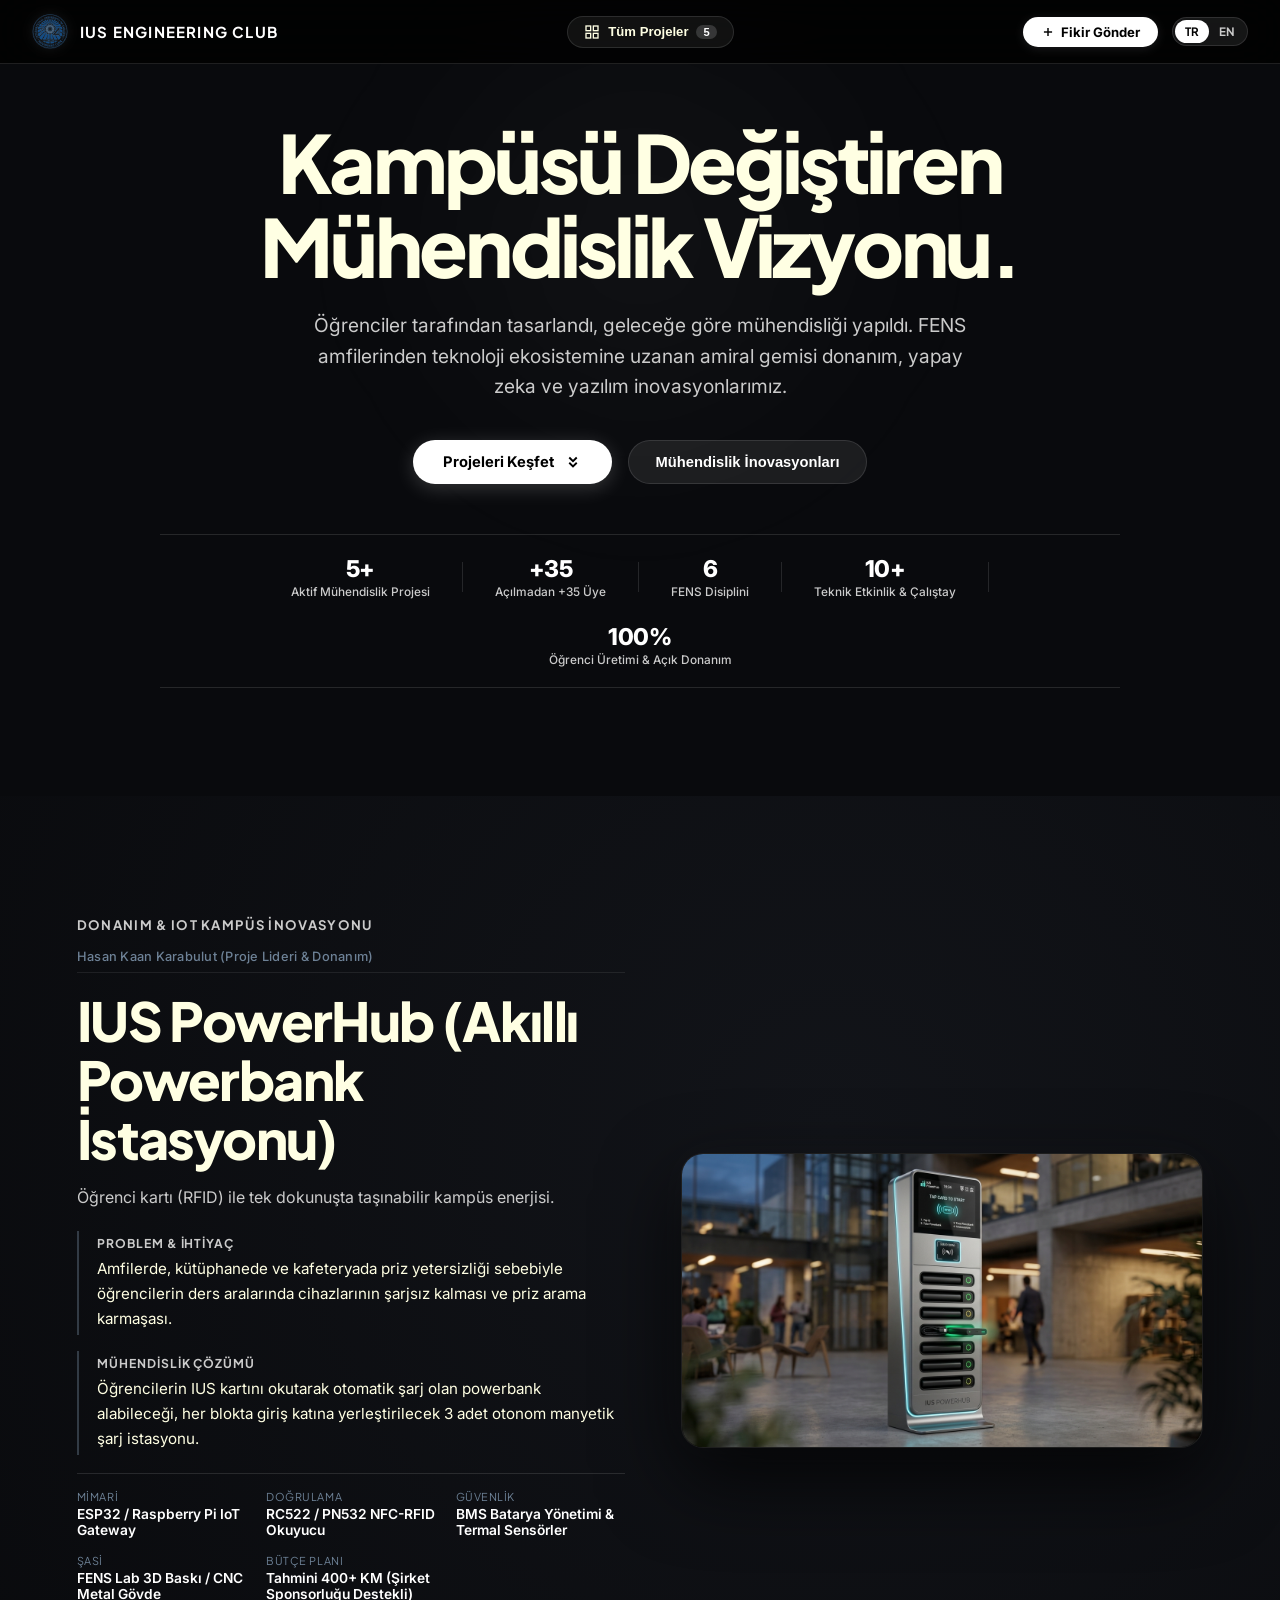
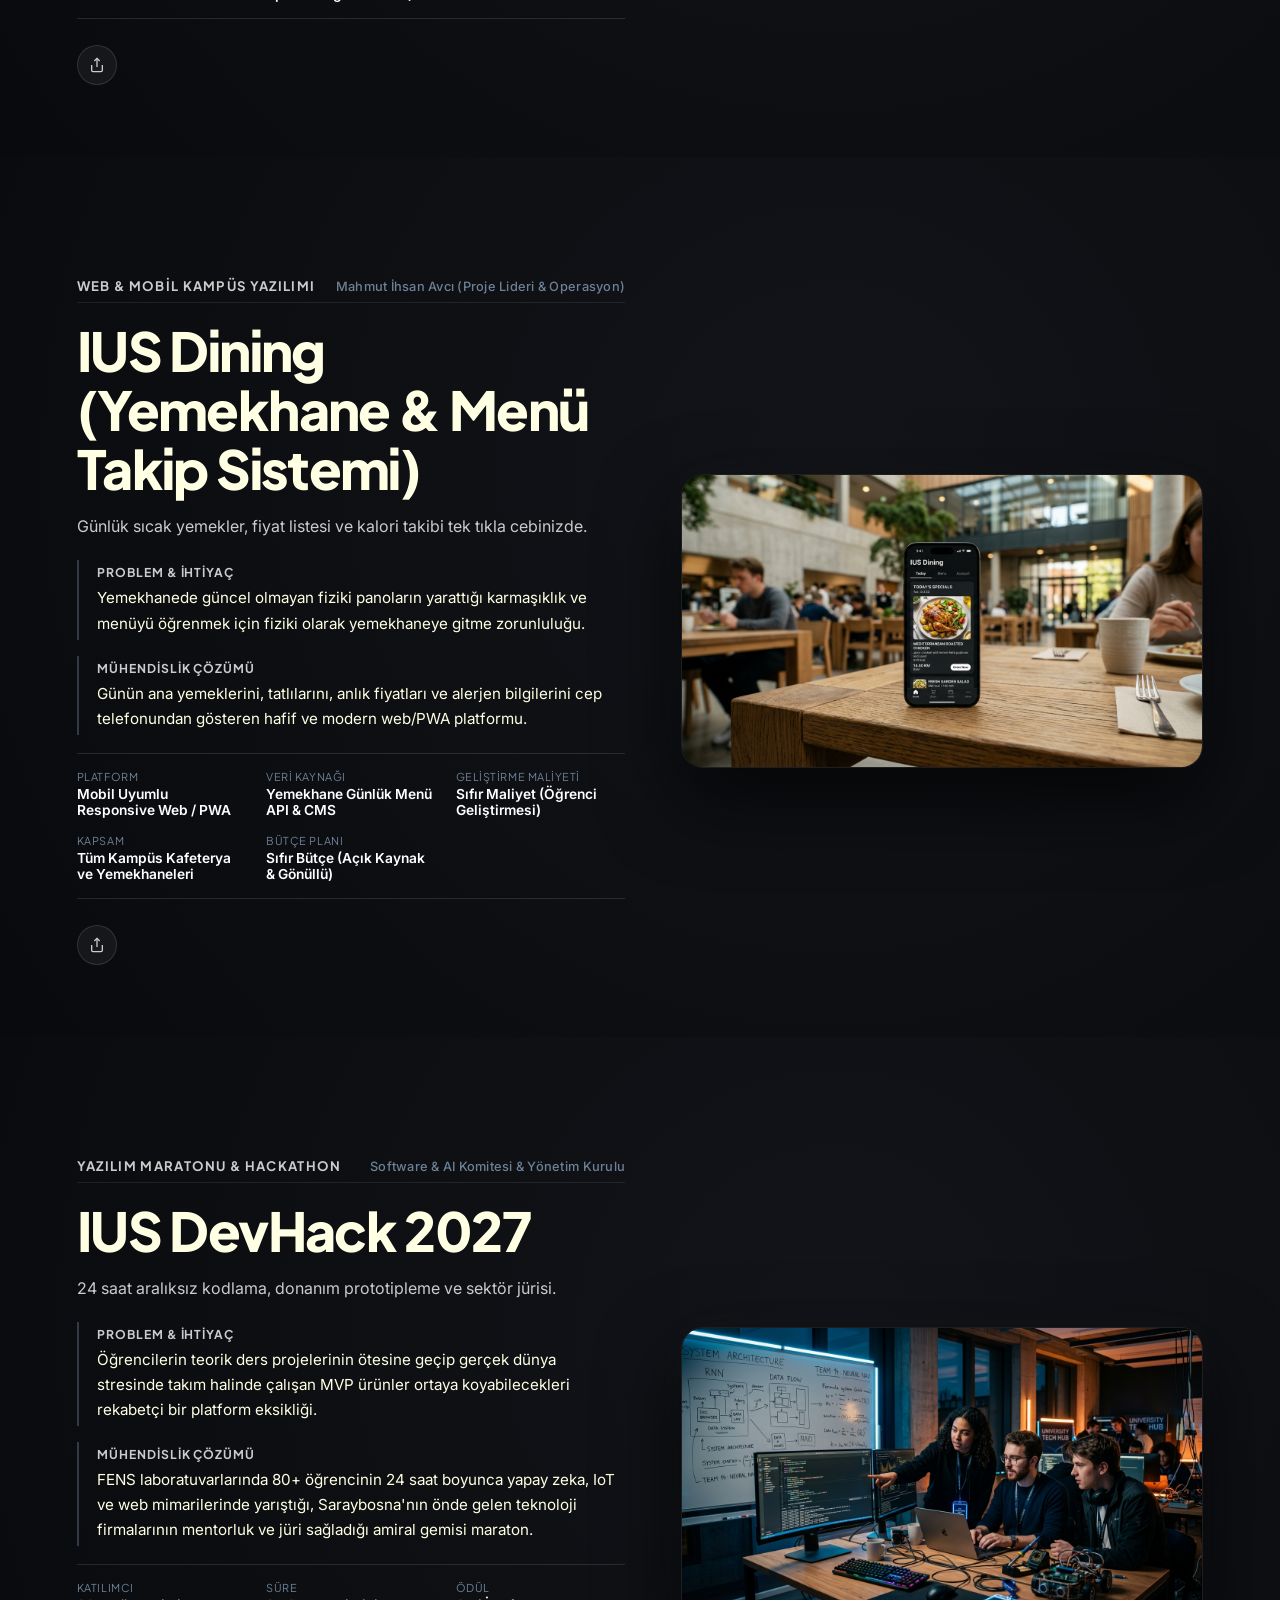
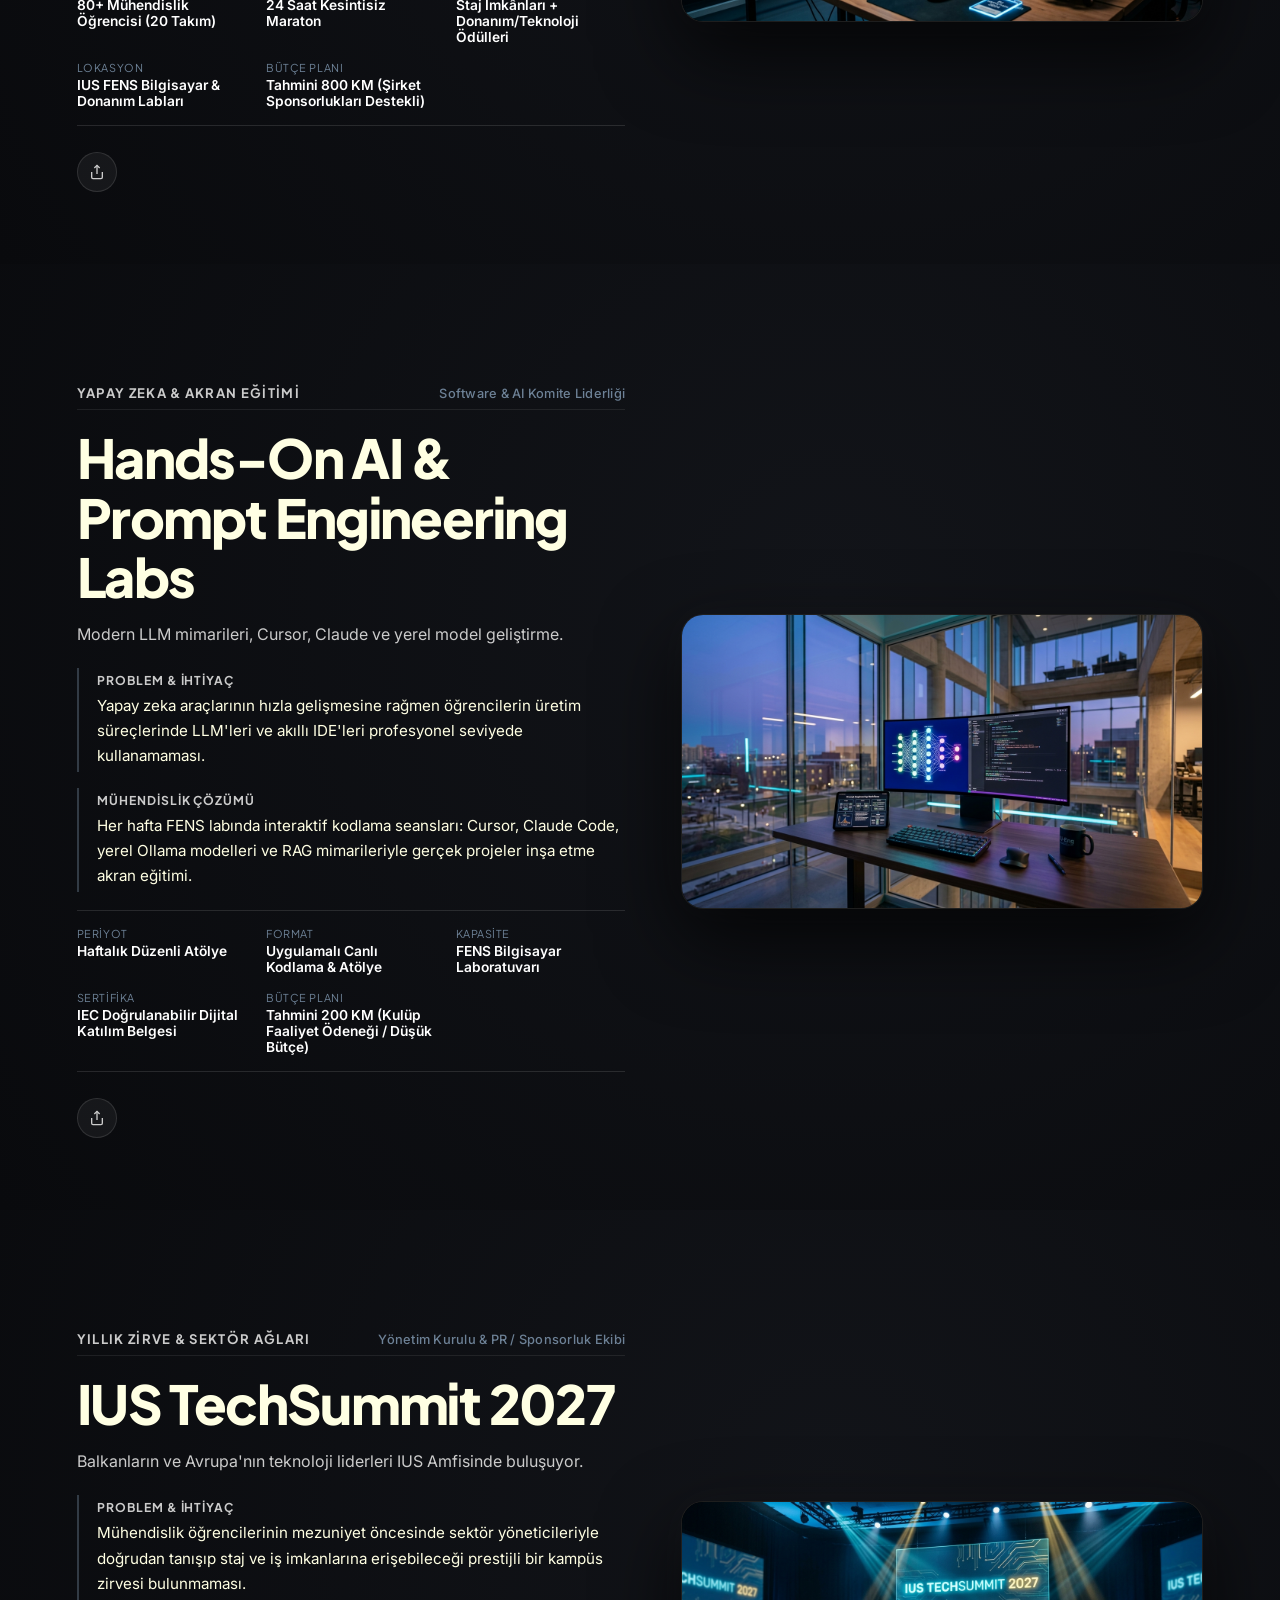
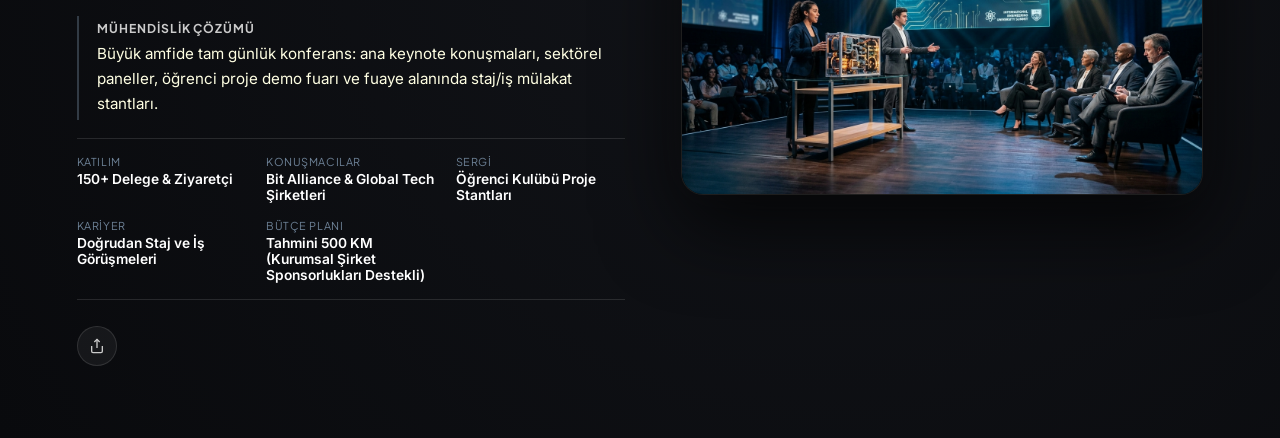
==== commit 22d4394b: "feat: update member stat to +35 pre-launch and complete full English translation audit" ====
--- a/index.html
+++ b/index.html
@@ -82,8 +82,8 @@
           </div>
           <div class="stat-divider"></div>
           <div class="stat-item">
-            <div class="stat-number">120+</div>
-            <div class="stat-label" data-i18n="stat_students">Aktif Mühendis & Üye</div>
+            <div class="stat-number">+35</div>
+            <div class="stat-label" data-i18n="stat_prelaunch_members">Açılmadan +35 Üye</div>
           </div>
           <div class="stat-divider"></div>
           <div class="stat-item">
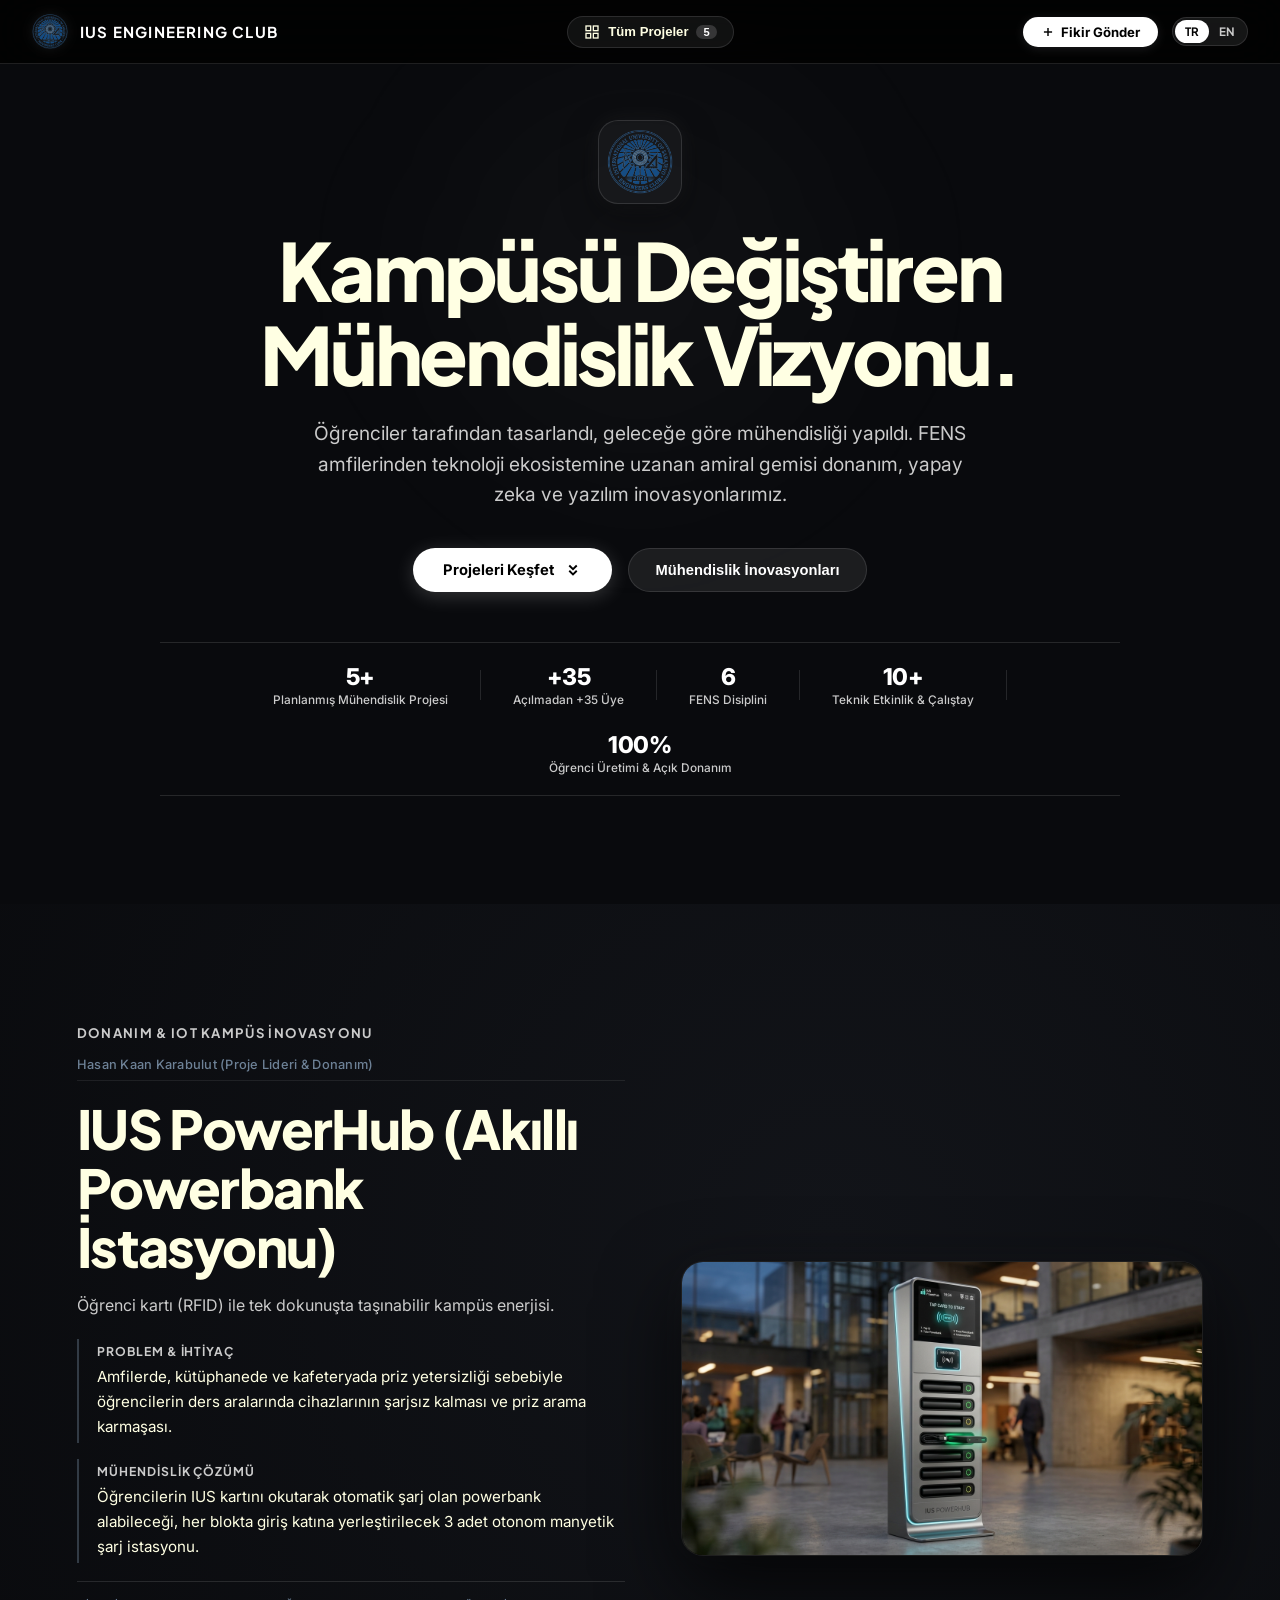
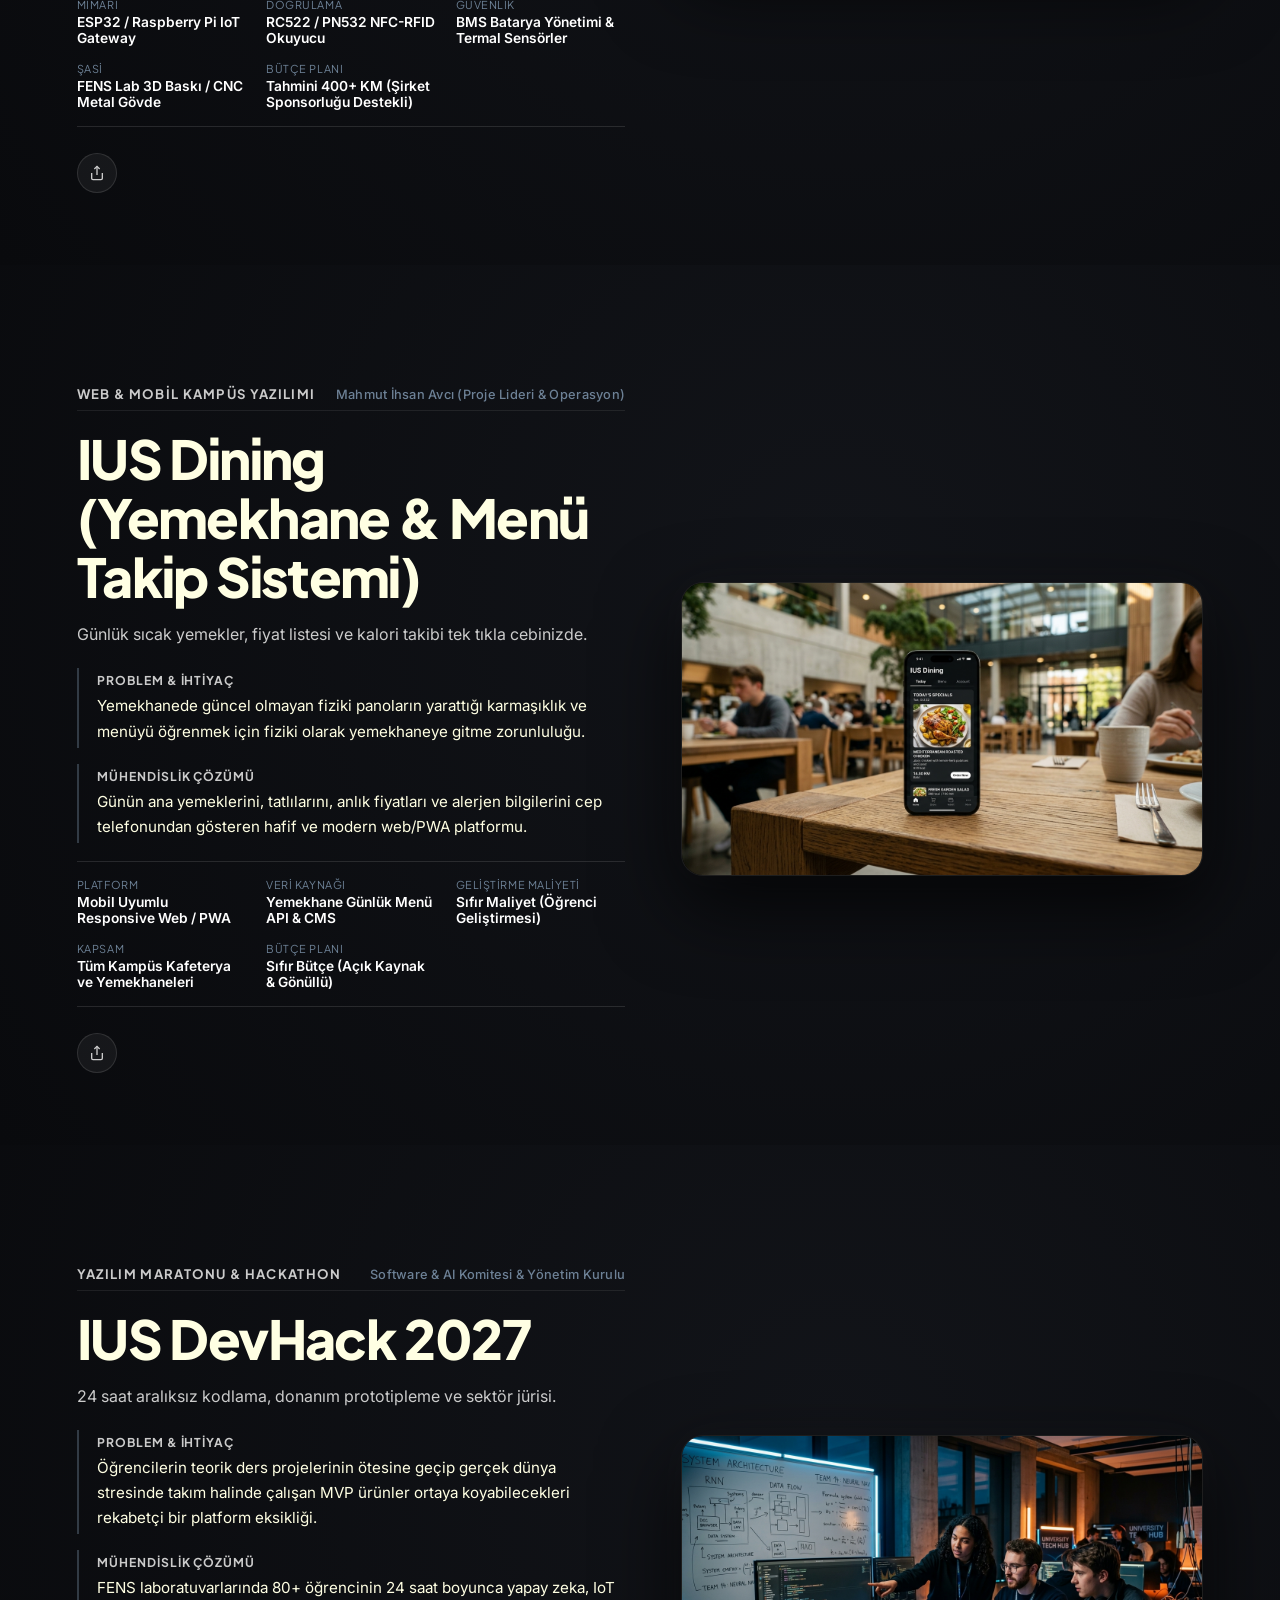
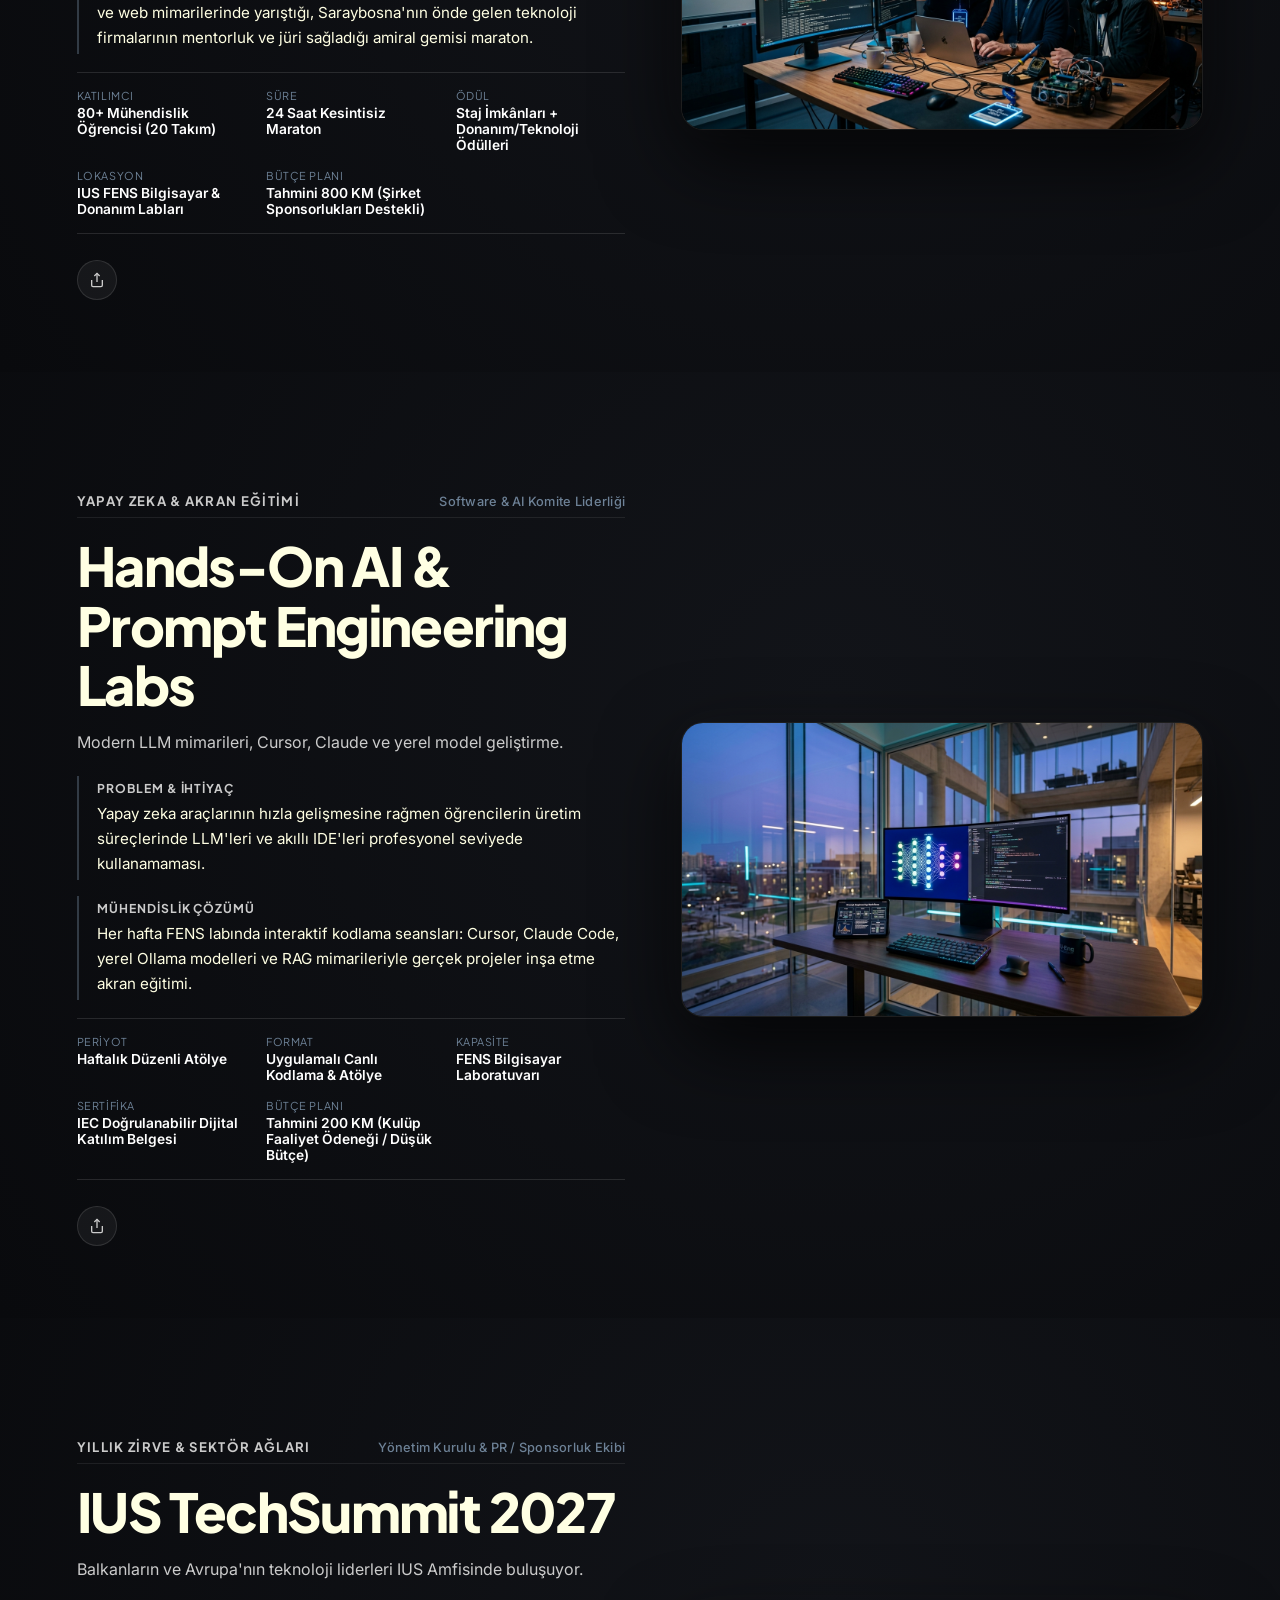
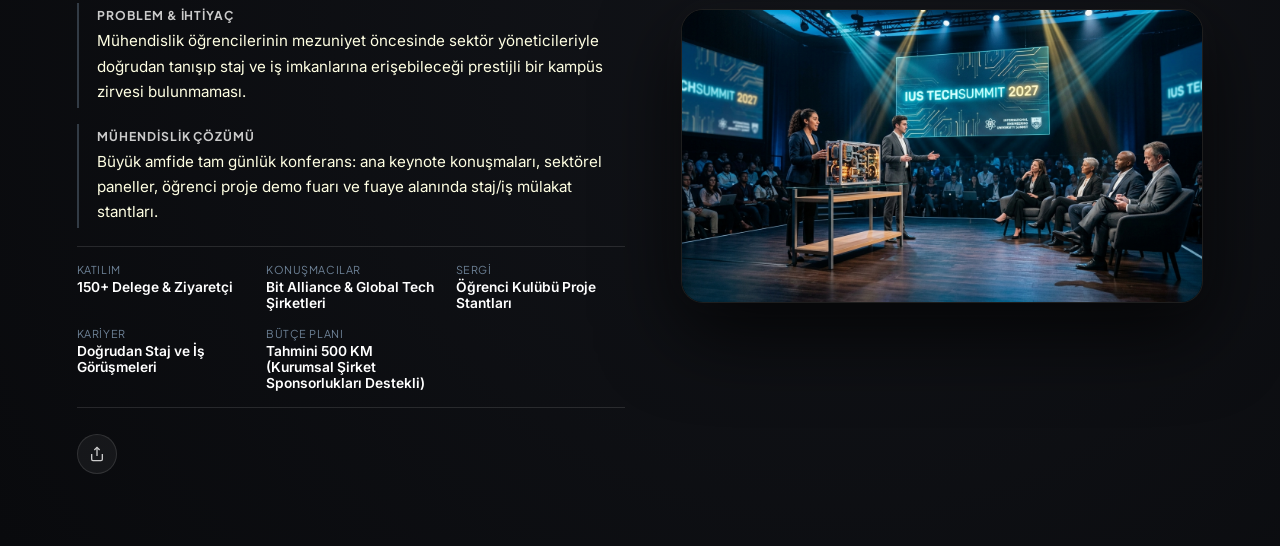
==== commit 064e83b4: "feat: change 5+ active projects to planned projects, place club logo at hero top, and complete Engli" ====
--- a/index.html
+++ b/index.html
@@ -56,6 +56,10 @@
     <section class="snap-section hero-section" id="hero" data-index="0">
       <div class="hero-backdrop-glow"></div>
       <div class="hero-content">
+        <div class="hero-emblem animate-slide-up">
+          <img src="assets/ius_club_logo.png" alt="IUS Engineering Club" class="hero-club-logo">
+        </div>
+
         <h1 class="hero-headline animate-slide-up">
           <span class="gradient-text" data-i18n="hero_title_1">Kampüsü Değiştiren</span><br>
           <span class="white-text" data-i18n="hero_title_2">Mühendislik Vizyonu.</span>
@@ -78,7 +82,7 @@
         <div class="hero-stats-bar animate-fade-in delay-3">
           <div class="stat-item">
             <div class="stat-number">5+</div>
-            <div class="stat-label" data-i18n="stat_active_projects">Aktif Mühendislik Projesi</div>
+            <div class="stat-label" data-i18n="stat_planned_projects">Planlanmış Mühendislik Projesi</div>
           </div>
           <div class="stat-divider"></div>
           <div class="stat-item">
--- a/style.css
+++ b/style.css
@@ -422,6 +422,30 @@
   display: flex;
   flex-direction: column;
   align-items: center;
+}
+
+.hero-emblem {
+  margin-bottom: 24px;
+  display: flex;
+  align-items: center;
+  justify-content: center;
+}
+
+.hero-club-logo {
+  width: 84px;
+  height: 84px;
+  border-radius: 20px;
+  object-fit: contain;
+  background: rgba(255, 255, 255, 0.04);
+  padding: 8px;
+  border: 1px solid rgba(255, 255, 255, 0.12);
+  box-shadow: 0 12px 36px rgba(0, 0, 0, 0.4), 0 0 24px rgba(255, 255, 255, 0.06);
+  transition: transform 0.3s cubic-bezier(0.16, 1, 0.3, 1), box-shadow 0.3s ease;
+}
+
+.hero-club-logo:hover {
+  transform: scale(1.06) translateY(-2px);
+  box-shadow: 0 16px 44px rgba(0, 0, 0, 0.5), 0 0 32px rgba(255, 255, 255, 0.12);
 }
 
 .hero-badge {
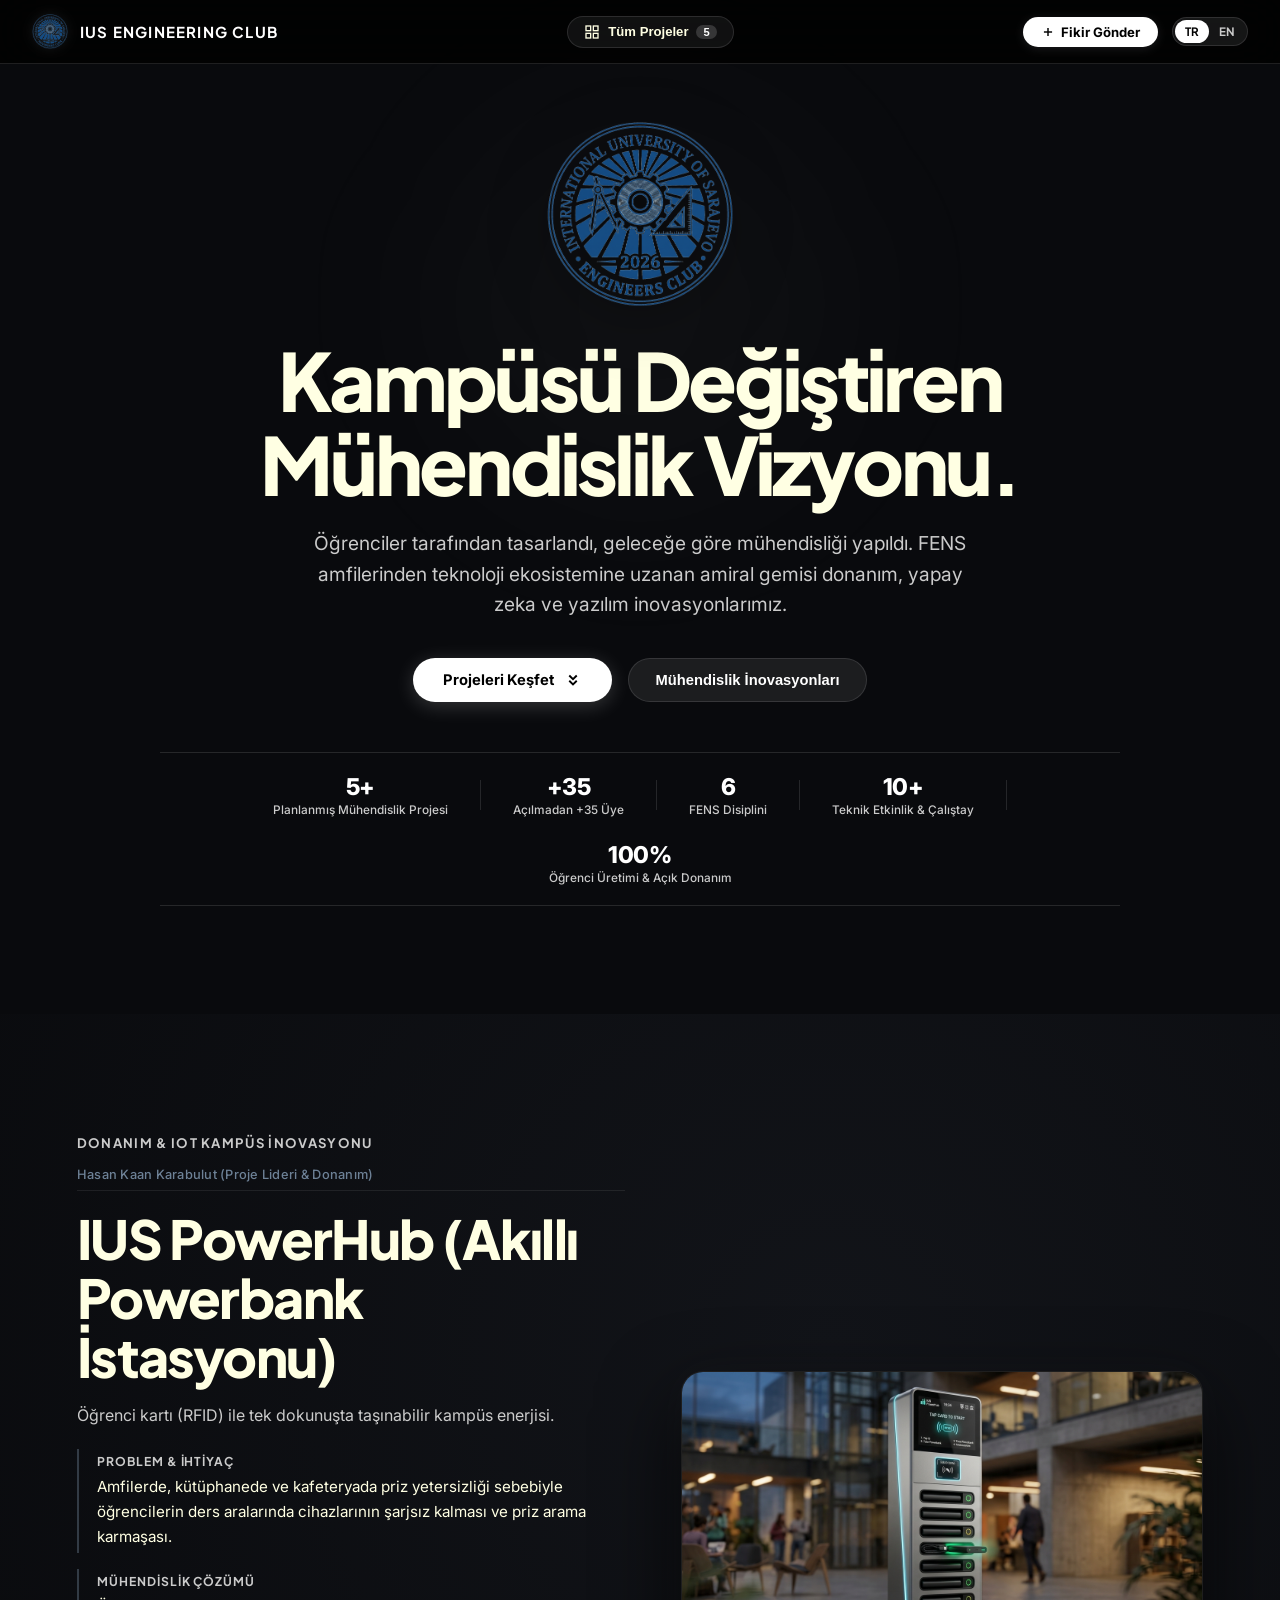
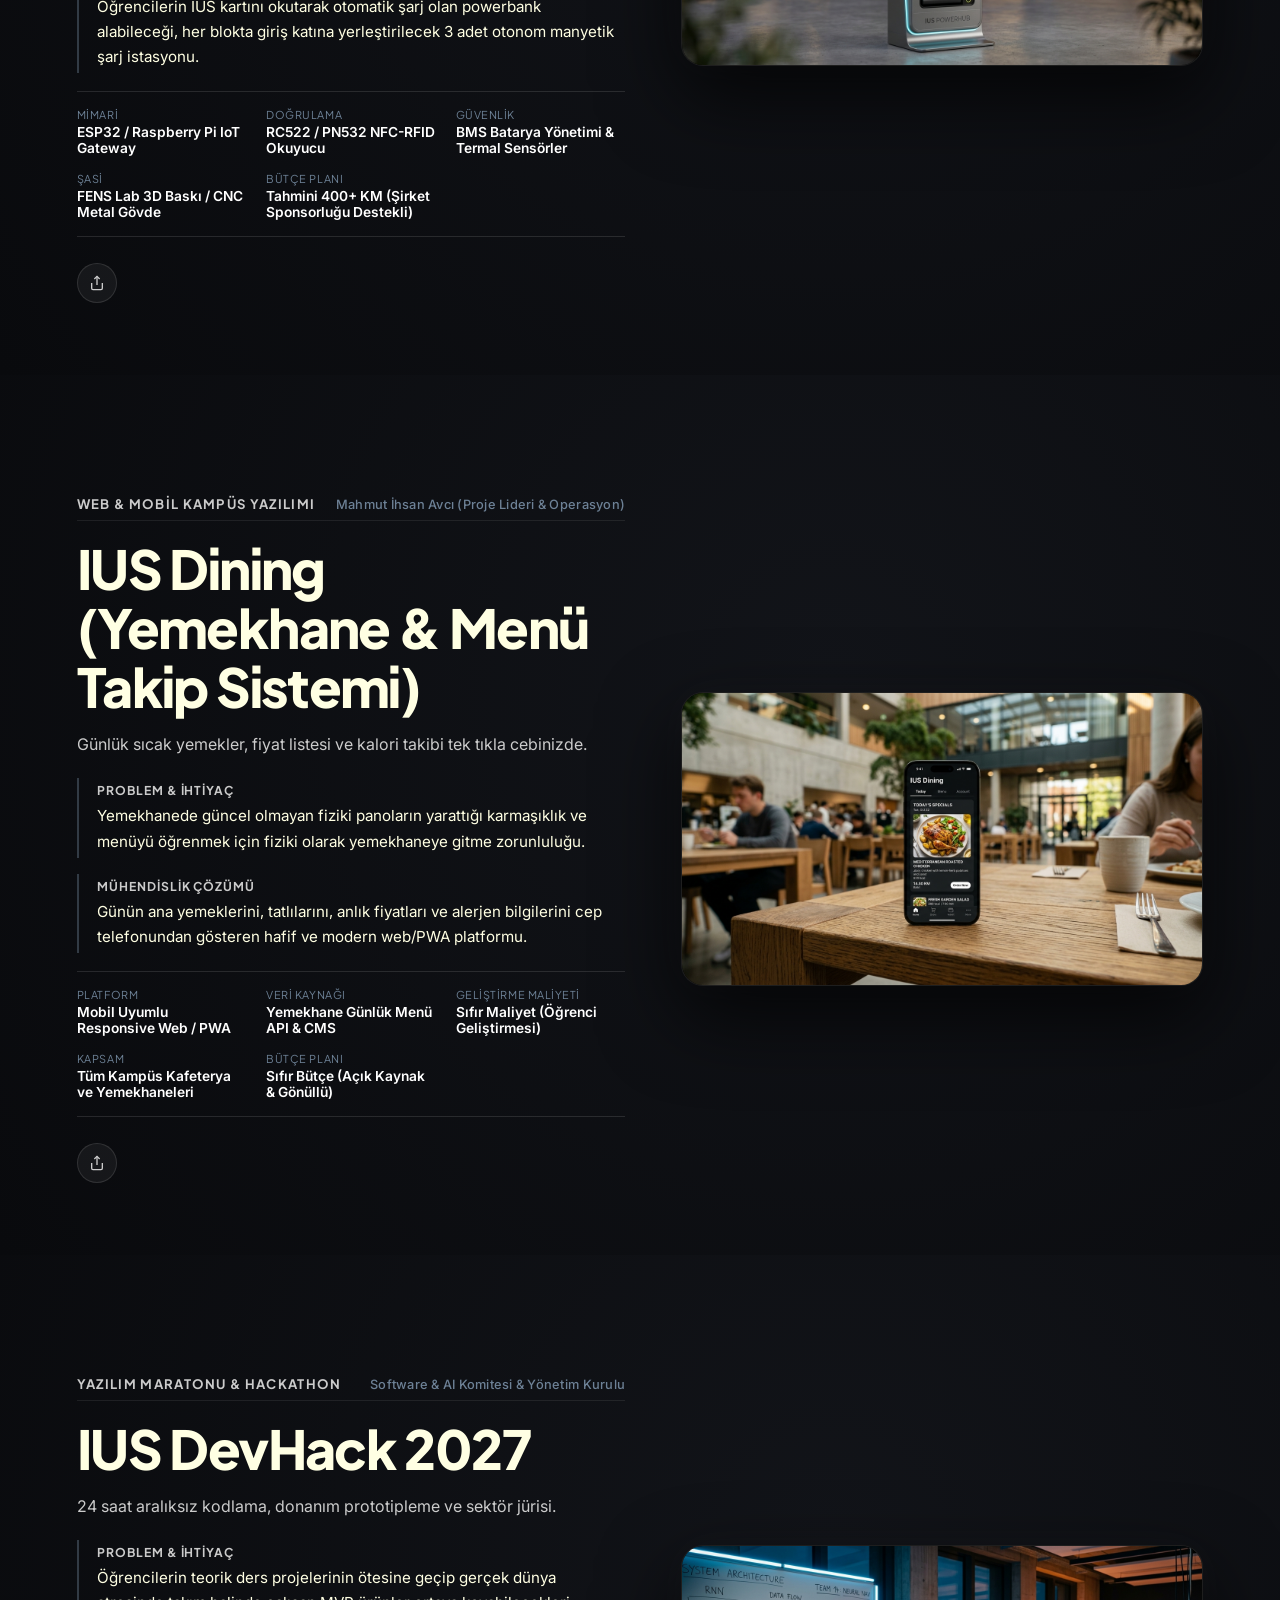
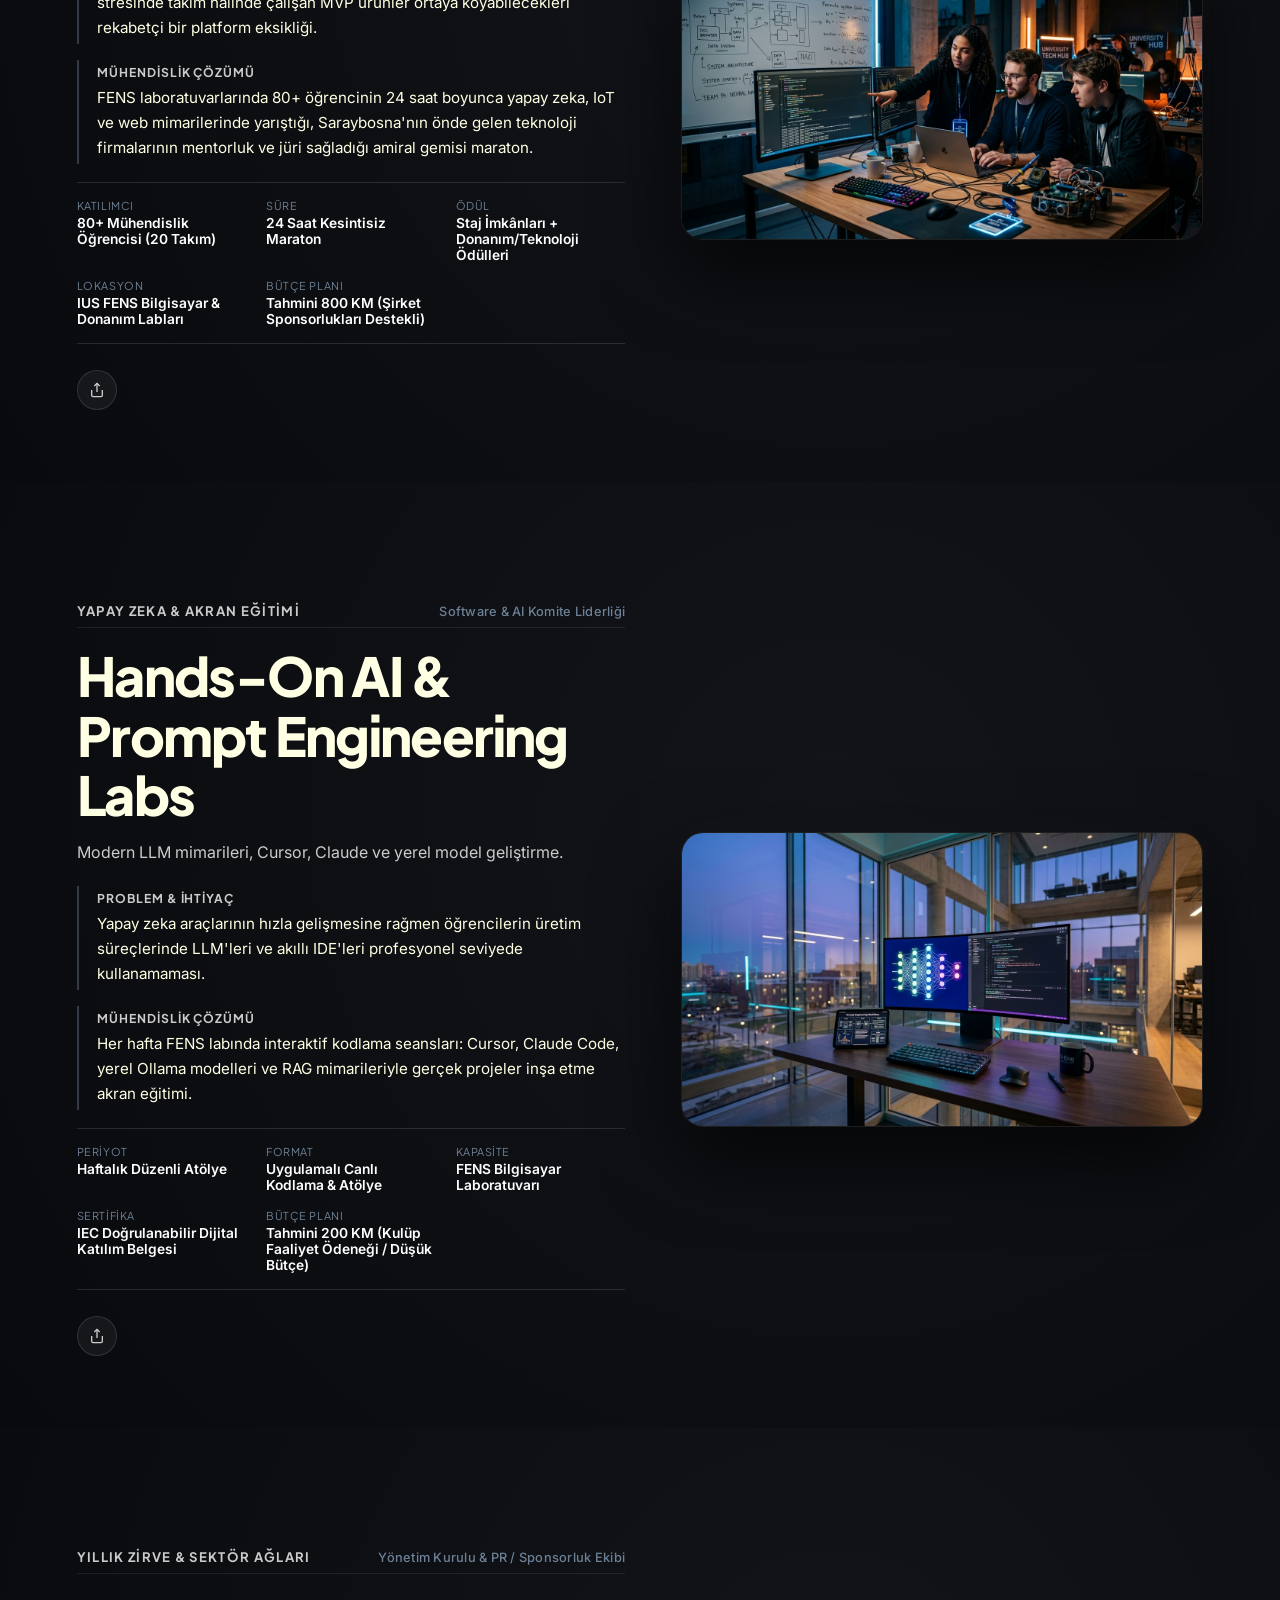
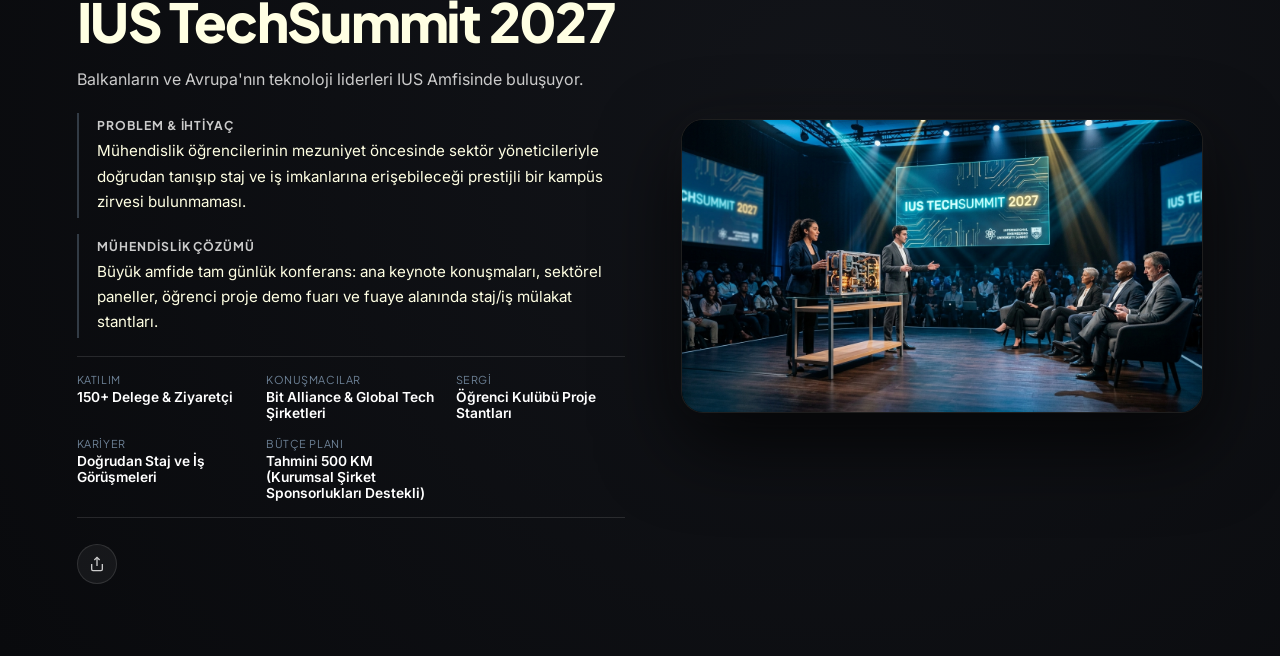
==== commit 9c86b877: "style: enlarge hero logo to 190px and add cache buster v=2" ====
--- a/index.html
+++ b/index.html
@@ -11,7 +11,7 @@
   <link rel="preconnect" href="https://fonts.gstatic.com" crossorigin>
   <link href="https://fonts.googleapis.com/css2?family=Inter:wght@300;400;500;600;700&family=Plus+Jakarta+Sans:wght@500;600;700;800&display=swap" rel="stylesheet">
   
-  <link rel="stylesheet" href="style.css">
+  <link rel="stylesheet" href="style.css?v=2">
 </head>
 <body class="lang-tr theme-dark" data-global-palette="ink-wash">
 
--- a/style.css
+++ b/style.css
@@ -425,27 +425,27 @@
 }
 
 .hero-emblem {
-  margin-bottom: 24px;
+  margin-bottom: 28px;
   display: flex;
   align-items: center;
   justify-content: center;
 }
 
 .hero-club-logo {
-  width: 84px;
-  height: 84px;
-  border-radius: 20px;
+  width: 190px;
+  height: 190px;
   object-fit: contain;
-  background: rgba(255, 255, 255, 0.04);
-  padding: 8px;
-  border: 1px solid rgba(255, 255, 255, 0.12);
-  box-shadow: 0 12px 36px rgba(0, 0, 0, 0.4), 0 0 24px rgba(255, 255, 255, 0.06);
-  transition: transform 0.3s cubic-bezier(0.16, 1, 0.3, 1), box-shadow 0.3s ease;
+  background: transparent !important;
+  padding: 0 !important;
+  border: none !important;
+  box-shadow: none !important;
+  filter: drop-shadow(0 14px 28px rgba(0, 0, 0, 0.55));
+  transition: transform 0.35s cubic-bezier(0.16, 1, 0.3, 1), filter 0.35s ease;
 }
 
 .hero-club-logo:hover {
-  transform: scale(1.06) translateY(-2px);
-  box-shadow: 0 16px 44px rgba(0, 0, 0, 0.5), 0 0 32px rgba(255, 255, 255, 0.12);
+  transform: scale(1.06);
+  filter: drop-shadow(0 18px 36px rgba(0, 0, 0, 0.7)) drop-shadow(0 0 24px rgba(255, 255, 255, 0.2));
 }
 
 .hero-badge {
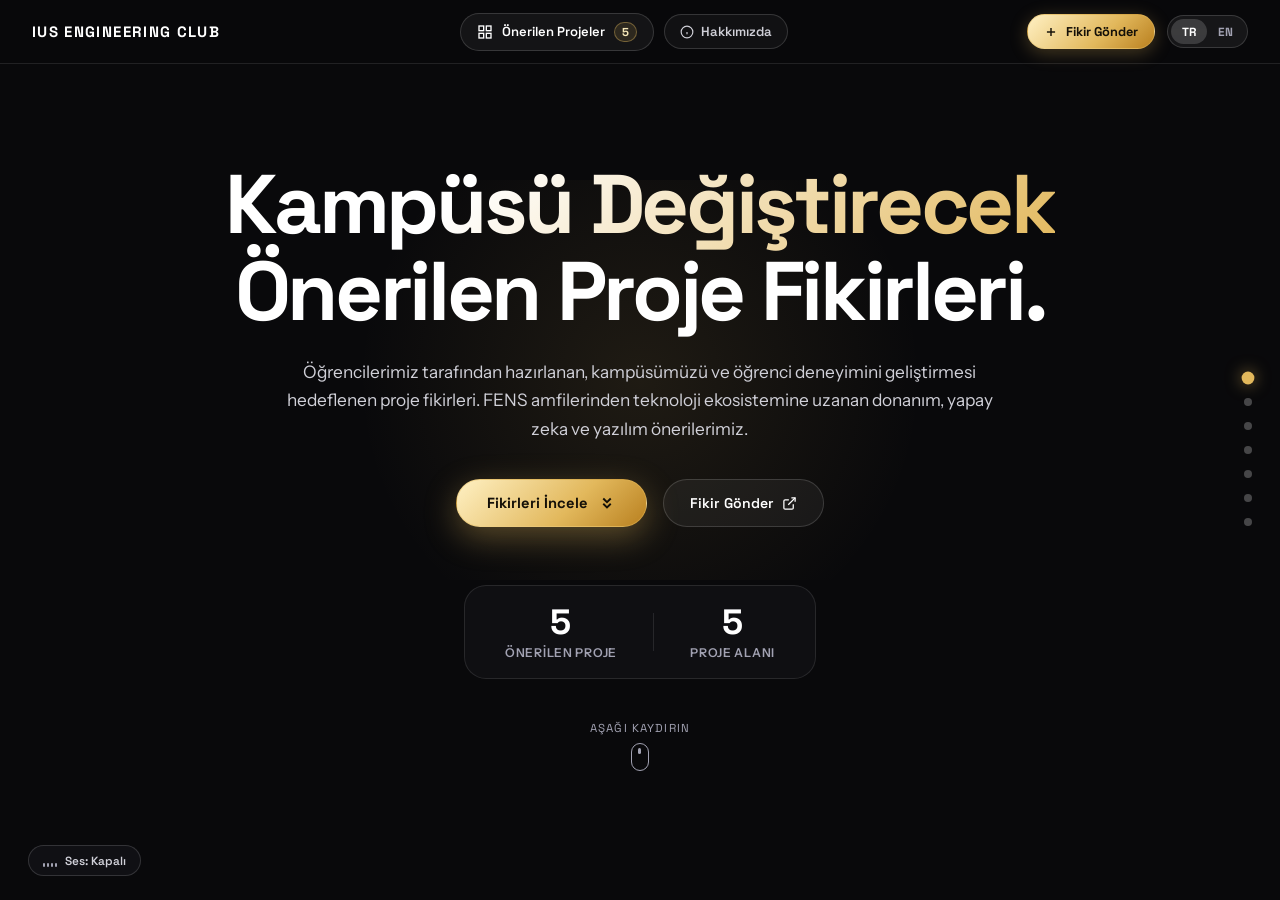
==== commit 91952388: "feat: add dedicated full-screen About Us section and instant root redirect to /projects/" ====
--- a/index.html
+++ b/index.html
@@ -3,297 +3,81 @@
 <head>
   <meta charset="UTF-8">
   <meta name="viewport" content="width=device-width, initial-scale=1.0">
-  <title>IEC // Innovation Showcase — IUS Engineering Portfolio</title>
-  <meta name="description" content="IUS Engineering Club official innovation portfolio. Scroll through flagship student engineering projects, IoT stations, hackathons, and AI labs.">
+  <title>IEC // Proje Fikirleri — IUS Mühendislik Portfolyosu</title>
+  <meta name="description" content="Uluslararası Saraybosna Üniversitesi (IUS) Mühendislik Kulübü öğrenci proje fikirleri ve inovasyon portfolyosu.">
+  <meta http-equiv="refresh" content="0; url=./projects/">
+  <link rel="canonical" href="https://hasankaan28.github.io/ius-engineering-events-site/projects/">
   
-  <!-- Google Fonts: Inter & Plus Jakarta Sans -->
+  <!-- Instant seamless client redirect -->
+  <script>
+    (function() {
+      const target = './projects/' + (window.location.search || '') + (window.location.hash || '');
+      window.location.replace(target);
+    })();
+  </script>
+
+  <!-- Preconnect to Google Fonts -->
   <link rel="preconnect" href="https://fonts.googleapis.com">
   <link rel="preconnect" href="https://fonts.gstatic.com" crossorigin>
-  <link href="https://fonts.googleapis.com/css2?family=Inter:wght@300;400;500;600;700&family=Plus+Jakarta+Sans:wght@500;600;700;800&display=swap" rel="stylesheet">
-  
-  <link rel="stylesheet" href="style.css?v=2">
+  <link href="https://fonts.googleapis.com/css2?family=Instrument+Sans:wght@500;700&display=swap" rel="stylesheet">
+
+  <style>
+    * { box-sizing: border-box; margin: 0; padding: 0; }
+    body {
+      background: #09090B;
+      color: #FFFFFF;
+      font-family: 'Instrument Sans', -apple-system, BlinkMacSystemFont, 'Segoe UI', Roboto, sans-serif;
+      min-height: 100vh;
+      display: flex;
+      align-items: center;
+      justify-content: center;
+      text-align: center;
+      padding: 24px;
+    }
+    .redirect-card {
+      max-width: 480px;
+      padding: 40px 32px;
+      background: rgba(18, 18, 24, 0.85);
+      border: 1px solid rgba(226, 184, 92, 0.3);
+      border-radius: 20px;
+      box-shadow: 0 16px 48px rgba(0, 0, 0, 0.5), 0 0 32px rgba(226, 184, 92, 0.12);
+    }
+    .club-title {
+      font-size: 1.1rem;
+      font-weight: 700;
+      letter-spacing: 0.08em;
+      text-transform: uppercase;
+      color: #E2B85C;
+      margin-bottom: 12px;
+    }
+    .redirect-msg {
+      font-size: 0.95rem;
+      color: #A8A69E;
+      line-height: 1.5;
+      margin-bottom: 24px;
+    }
+    .redirect-btn {
+      display: inline-block;
+      padding: 12px 24px;
+      background: linear-gradient(135deg, #FFF1C4 0%, #E2B85C 60%, #B9801F 100%);
+      color: #09090B;
+      font-weight: 700;
+      font-size: 0.88rem;
+      border-radius: 9999px;
+      text-decoration: none;
+      box-shadow: 0 6px 20px rgba(226, 184, 92, 0.35);
+      transition: transform 0.2s ease;
+    }
+    .redirect-btn:hover {
+      transform: translateY(-2px);
+    }
+  </style>
 </head>
-<body class="lang-tr theme-dark" data-global-palette="ink-wash">
-
-  <!-- FLOATING TOP NAVIGATION -->
-  <header class="showcase-nav">
-    <div class="nav-container">
-      <div class="nav-brand">
-        <a href="#hero" class="brand-link">
-          <img src="assets/ius_club_logo.png" alt="IUS Engineers Club Logo" class="brand-club-logo">
-          <span class="brand-title">IUS ENGINEERING CLUB</span>
-        </a>
-      </div>
-
-      <nav class="nav-center-menu">
-        <button class="nav-menu-btn" id="open-index-drawer">
-          <svg width="16" height="16" viewBox="0 0 24 24" fill="none" stroke="currentColor" stroke-width="2"><rect x="3" y="3" width="7" height="7"></rect><rect x="14" y="3" width="7" height="7"></rect><rect x="14" y="14" width="7" height="7"></rect><rect x="3" y="14" width="7" height="7"></rect></svg>
-          <span data-i18n="all_projects">Tüm Projeler</span>
-          <span class="counter-chip" id="nav-project-count">5</span>
-        </button>
-      </nav>
-
-      <div class="nav-actions">
-        <!-- Google Form submission button (Yönetim Fikir & Proje Havuzu) -->
-        <a href="https://docs.google.com/forms/d/e/1FAIpQLSeZ3RHZbw2BMaboNw4yS0xLALOv4KXzXdAg1gyF-434rMP5Ew/viewform" target="_blank" rel="noopener" class="btn-pill-primary" id="btn-submit-idea" title="Yeni Proje / Fikir Gönder" data-i18n-title="title_submit">
-          <svg width="14" height="14" viewBox="0 0 24 24" fill="none" stroke="currentColor" stroke-width="2.5"><line x1="12" y1="5" x2="12" y2="19"></line><line x1="5" y1="12" x2="19" y2="12"></line></svg>
-          <span data-i18n="btn_submit_idea">Fikir Gönder</span>
-        </a>
-
-        <!-- Language Switcher Pill -->
-        <div class="lang-switcher" id="lang-toggle-group">
-          <button class="lang-btn active" data-lang="tr">TR</button>
-          <button class="lang-btn" data-lang="en">EN</button>
-        </div>
-      </div>
-    </div>
-  </header>
-
-  <!-- MAIN SCROLL CONTAINER -->
-  <main class="showcase-scroll-container" id="scroll-container">
-
-    <!-- HERO SECTION -->
-    <section class="snap-section hero-section" id="hero" data-index="0">
-      <div class="hero-backdrop-glow"></div>
-      <div class="hero-content">
-        <div class="hero-emblem animate-slide-up">
-          <img src="assets/ius_club_logo.png" alt="IUS Engineering Club" class="hero-club-logo">
-        </div>
-
-        <h1 class="hero-headline animate-slide-up">
-          <span class="gradient-text" data-i18n="hero_title_1">Kampüsü Değiştiren</span><br>
-          <span class="white-text" data-i18n="hero_title_2">Mühendislik Vizyonu.</span>
-        </h1>
-
-        <p class="hero-subtitle animate-slide-up delay-1" data-i18n="hero_subtitle">
-          Öğrenciler tarafından tasarlandı, geleceğe göre mühendisliği yapıldı. FENS amfilerinden teknoloji ekosistemine uzanan amiral gemisi donanım, yapay zeka ve yazılım inovasyonlarımız.
-        </p>
-
-        <div class="hero-cta-group animate-slide-up delay-2">
-          <a href="#project-0" class="btn-glow-primary" id="start-tour-btn">
-            <span data-i18n="hero_explore">Projeleri Keşfet</span>
-            <svg width="18" height="18" viewBox="0 0 24 24" fill="none" stroke="currentColor" stroke-width="2.5"><path d="M7 13l5 5 5-5M7 6l5 5 5-5"/></svg>
-          </a>
-          <button class="btn-pill-secondary" id="hero-quick-filter-btn">
-            <span data-i18n="hero_flagships">Mühendislik İnovasyonları</span>
-          </button>
-        </div>
-
-        <div class="hero-stats-bar animate-fade-in delay-3">
-          <div class="stat-item">
-            <div class="stat-number">5+</div>
-            <div class="stat-label" data-i18n="stat_planned_projects">Planlanmış Mühendislik Projesi</div>
-          </div>
-          <div class="stat-divider"></div>
-          <div class="stat-item">
-            <div class="stat-number">+35</div>
-            <div class="stat-label" data-i18n="stat_prelaunch_members">Açılmadan +35 Üye</div>
-          </div>
-          <div class="stat-divider"></div>
-          <div class="stat-item">
-            <div class="stat-number">6</div>
-            <div class="stat-label" data-i18n="stat_departments">FENS Disiplini</div>
-          </div>
-          <div class="stat-divider"></div>
-          <div class="stat-item">
-            <div class="stat-number">10+</div>
-            <div class="stat-label" data-i18n="stat_events">Teknik Etkinlik & Çalıştay</div>
-          </div>
-          <div class="stat-divider"></div>
-          <div class="stat-item">
-            <div class="stat-number">100%</div>
-            <div class="stat-label" data-i18n="stat_open_source">Öğrenci Üretimi & Açık Donanım</div>
-          </div>
-        </div>
-      </div>
-    </section>
-
-    <!-- DYNAMIC PROJECT SECTIONS CONTAINER -->
-    <div id="projects-wrapper">
-      <!-- Injected dynamically by app.js -->
-    </div>
-
-  </main>
-
-  <!-- QUICK INDEX DRAWER (DRAWER MODAL) -->
-  <aside class="index-drawer" id="index-drawer" aria-hidden="true">
-    <div class="drawer-overlay" id="drawer-backdrop"></div>
-    <div class="drawer-panel">
-      <div class="drawer-header">
-        <div class="drawer-title-group">
-          <h3 data-i18n="drawer_title">Proje Kataloğu</h3>
-          <p data-i18n="drawer_subtitle">Doğrudan istediğiniz inovasyona atlayın</p>
-        </div>
-        <button class="drawer-close-btn" id="close-index-drawer" aria-label="Close">
-          <svg width="20" height="20" viewBox="0 0 24 24" fill="none" stroke="currentColor" stroke-width="2"><line x1="18" y1="6" x2="6" y2="18"></line><line x1="6" y1="6" x2="18" y2="18"></line></svg>
-        </button>
-      </div>
-
-      <div class="drawer-search-box">
-        <svg width="16" height="16" viewBox="0 0 24 24" fill="none" stroke="currentColor" stroke-width="2"><circle cx="11" cy="11" r="8"></circle><line x1="21" y1="21" x2="16.65" y2="16.65"></line></svg>
-        <input type="text" id="drawer-search-input" placeholder="Proje, kategori veya etiket ara..." data-i18n-ph="search_placeholder">
-      </div>
-
-      <div class="drawer-list" id="drawer-projects-list">
-        <!-- Injected dynamically via JS -->
-      </div>
-    </div>
-  </aside>
-
-  <!-- IN-PLACE LIVE EDIT MODAL (DÜZENLEME PENCERESİ) -->
-  <div class="edit-modal-wrapper" id="edit-modal" aria-hidden="true">
-    <div class="edit-modal-overlay" id="edit-modal-backdrop"></div>
-    <div class="edit-modal-dialog">
-      <div class="edit-modal-header">
-        <h2 id="edit-modal-title" data-i18n="edit_modal_title">Projeyi Düzenle</h2>
-        <p class="modal-subtitle" data-i18n="edit_modal_desc">Metinleri, bütçeyi, görselleri ve teknik parametreleri anında değiştirin.</p>
-        <button class="modal-close-btn" id="close-edit-modal" aria-label="Close">
-          <svg width="20" height="20" viewBox="0 0 24 24" fill="none" stroke="currentColor" stroke-width="2"><line x1="18" y1="6" x2="6" y2="18"></line><line x1="6" y1="6" x2="18" y2="18"></line></svg>
-        </button>
-      </div>
-
-      <form class="edit-modal-form" id="edit-project-form">
-        <input type="hidden" id="edit-project-id">
-
-        <div class="form-row two-cols">
-          <div class="form-group">
-            <label for="edit-title-tr" data-i18n="label_title_tr">Başlık (Türkçe)</label>
-            <input type="text" id="edit-title-tr" required>
-          </div>
-          <div class="form-group">
-            <label for="edit-title-en" data-i18n="label_title_en">Title (English)</label>
-            <input type="text" id="edit-title-en" required>
-          </div>
-        </div>
-
-        <div class="form-row two-cols">
-          <div class="form-group">
-            <label for="edit-tagline-tr" data-i18n="label_tagline_tr">Slogan / Kısa Açıklama (Türkçe)</label>
-            <input type="text" id="edit-tagline-tr" required>
-          </div>
-          <div class="form-group">
-            <label for="edit-tagline-en" data-i18n="label_tagline_en">Tagline (English)</label>
-            <input type="text" id="edit-tagline-en" required>
-          </div>
-        </div>
-
-        <div class="form-row three-cols">
-          <div class="form-group">
-            <label for="edit-category-tr" data-i18n="label_category_tr">Kategori (TR)</label>
-            <input type="text" id="edit-category-tr">
-          </div>
-          <div class="form-group">
-            <label for="edit-author" data-i18n="label_author">Öneren / Yazar</label>
-            <input type="text" id="edit-author">
-          </div>
-          <div class="form-group">
-            <label for="edit-budget" data-i18n="label_budget">Bütçe Planı</label>
-            <input type="text" id="edit-budget">
-          </div>
-        </div>
-
-        <div class="form-row two-cols">
-          <div class="form-group">
-            <label for="edit-difficulty" data-i18n="label_difficulty">Zorluk Seviyesi (1 - 5)</label>
-            <div class="range-slider-group">
-              <input type="range" id="edit-difficulty" min="1" max="5" value="3" step="1">
-              <span class="range-val" id="edit-difficulty-val">3/5</span>
-            </div>
-          </div>
-          <div class="form-group">
-            <label for="edit-ownership-tr" data-i18n="label_owner">Proje Sorumlusu / Ekip (TR)</label>
-            <input type="text" id="edit-ownership-tr">
-          </div>
-        </div>
-
-        <input type="hidden" id="edit-palette" value="ink-wash">
-
-        <!-- AI Image Picker / Visual Selector -->
-        <div class="form-group">
-          <label data-i18n="label_gallery">Konsept Görsel Seçimi</label>
-          <div class="image-gallery-picker" id="gallery-picker">
-            <div class="gallery-choice" data-src="assets/powerbank_station_hero.jpg">
-              <img src="assets/powerbank_station_hero.jpg" alt="PowerHub">
-              <span>IUS PowerHub</span>
-            </div>
-            <div class="gallery-choice" data-src="assets/hackathon_event_hero.jpg">
-              <img src="assets/hackathon_event_hero.jpg" alt="DevHack">
-              <span>DevHack 2027</span>
-            </div>
-            <div class="gallery-choice" data-src="assets/ai_lab_hero.jpg">
-              <img src="assets/ai_lab_hero.jpg" alt="AI Lab">
-              <span>AI Labs Station</span>
-            </div>
-            <div class="gallery-choice" data-src="assets/dining_app_hero.jpg">
-              <img src="assets/dining_app_hero.jpg" alt="Dining App">
-              <span>IUS Dining App</span>
-            </div>
-            <div class="gallery-choice" data-src="assets/engineering_summit_hero.jpg">
-              <img src="assets/engineering_summit_hero.jpg" alt="Summit">
-              <span>TechSummit Keynote</span>
-            </div>
-          </div>
-          <input type="text" id="edit-image-url" placeholder="veya Özel Görsel URL'si yapıştırın..." data-i18n-ph="ph_custom_url">
-        </div>
-
-        <div class="form-row two-cols">
-          <div class="form-group">
-            <label for="edit-problem-tr" data-i18n="label_problem_tr">Problem / Gerekçe (Türkçe)</label>
-            <textarea id="edit-problem-tr" rows="3"></textarea>
-          </div>
-          <div class="form-group">
-            <label for="edit-problem-en" data-i18n="label_problem_en">Problem / Motivation (English)</label>
-            <textarea id="edit-problem-en" rows="3"></textarea>
-          </div>
-        </div>
-
-        <div class="form-row two-cols">
-          <div class="form-group">
-            <label for="edit-solution-tr" data-i18n="label_solution_tr">Çözüm & Mühendislik İşleyişi (Türkçe)</label>
-            <textarea id="edit-solution-tr" rows="4"></textarea>
-          </div>
-          <div class="form-group">
-            <label for="edit-solution-en" data-i18n="label_solution_en">Solution & Technical Operation (English)</label>
-            <textarea id="edit-solution-en" rows="4"></textarea>
-          </div>
-        </div>
-
-        <div class="form-row two-cols">
-          <div class="form-group">
-            <label for="edit-first-step-tr" data-i18n="label_first_step_tr">İlk Somut Adım (Türkçe)</label>
-            <input type="text" id="edit-first-step-tr">
-          </div>
-          <div class="form-group">
-            <label for="edit-first-step-en" data-i18n="label_first_step_en">First Concrete Step (English)</label>
-            <input type="text" id="edit-first-step-en">
-          </div>
-        </div>
-
-        <div class="edit-modal-footer">
-          <button type="button" class="btn-text-danger" id="btn-reset-project-default">
-            <span data-i18n="btn_reset">Varsayılana Sıfırla</span>
-          </button>
-          <div class="footer-actions-right">
-            <button type="button" class="btn-pill-secondary" id="btn-copy-project-json">
-              <span data-i18n="btn_copy_json">JSON Kopyala</span>
-            </button>
-            <button type="button" class="btn-pill-secondary" id="btn-download-project-json">
-              <span data-i18n="btn_download_json">JSON İndir</span>
-            </button>
-            <button type="submit" class="btn-glow-primary" id="btn-save-project-edits">
-              <span data-i18n="btn_save_changes">Değişiklikleri Kaydet</span>
-            </button>
-          </div>
-        </div>
-      </form>
-    </div>
+<body>
+  <div class="redirect-card">
+    <div class="club-title">IUS Engineering Club</div>
+    <p class="redirect-msg">Güncel inovasyon ve proje portfolyosuna yönlendiriliyorsunuz...</p>
+    <a href="./projects/" class="redirect-btn">Portfolyoyu Aç &rarr;</a>
   </div>
-
-  <!-- TOAST NOTIFICATIONS -->
-  <div class="toast-container" id="toast-container"></div>
-
-  <!-- LOAD DATASET & APP LOGIC -->
-  <script src="projects-data.js"></script>
-  <script src="app.js"></script>
 </body>
 </html>
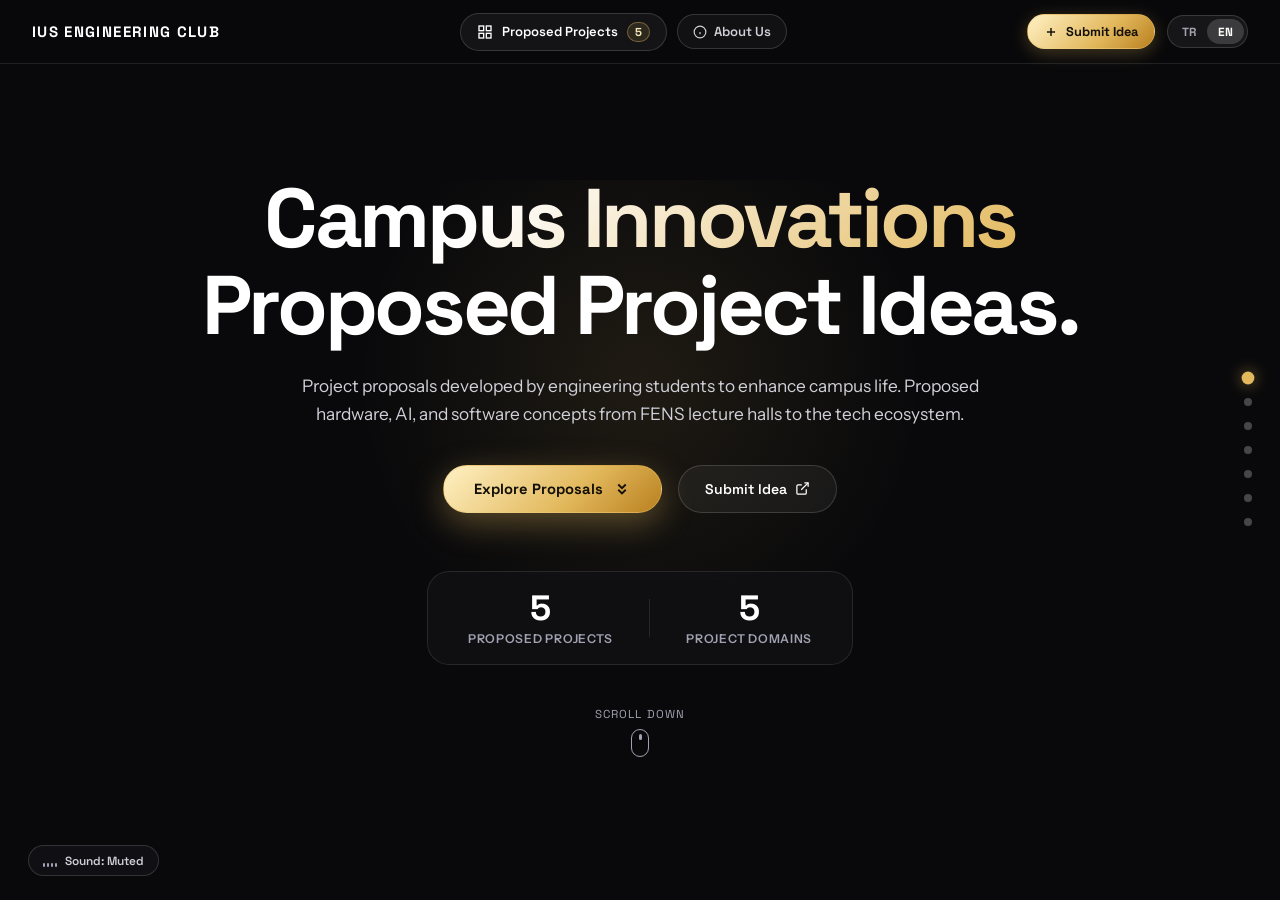
==== commit 62a976fb: "feat(i18n): set English as global default across metadata and site with Turkish as secondary option" ====
--- a/index.html
+++ b/index.html
@@ -1,12 +1,34 @@
 <!DOCTYPE html>
-<html lang="tr">
+<html lang="en">
 <head>
   <meta charset="UTF-8">
   <meta name="viewport" content="width=device-width, initial-scale=1.0">
-  <title>IEC // Proje Fikirleri — IUS Mühendislik Portfolyosu</title>
-  <meta name="description" content="Uluslararası Saraybosna Üniversitesi (IUS) Mühendislik Kulübü öğrenci proje fikirleri ve inovasyon portfolyosu.">
+  <title>IEC // Innovation Showcase — IUS Engineering Portfolio</title>
+  <meta name="description" content="Student engineering project proposals and innovation portfolio at International University of Sarajevo (IUS). Hardware, IoT, software and AI initiatives engineered by FENS students.">
   <meta http-equiv="refresh" content="0; url=./projects/">
   <link rel="canonical" href="https://hasankaan28.github.io/ius-engineering-events-site/projects/">
+
+  <!-- Open Graph / WhatsApp / Social Share Preview -->
+  <meta property="og:type" content="website">
+  <meta property="og:site_name" content="IUS Engineering Club">
+  <meta property="og:url" content="https://hasankaan28.github.io/ius-engineering-events-site/">
+  <meta property="og:title" content="IEC // Innovation Showcase — IUS Engineering Portfolio">
+  <meta property="og:description" content="Student engineering project proposals and innovation portfolio at International University of Sarajevo (IUS). Hardware, IoT, software and AI initiatives engineered by FENS students.">
+  <meta property="og:image" content="https://hasankaan28.github.io/ius-engineering-events-site/assets/ius_club_logo_og.jpg">
+  <meta property="og:image:secure_url" content="https://hasankaan28.github.io/ius-engineering-events-site/assets/ius_club_logo_og.jpg">
+  <meta property="og:image:type" content="image/jpeg">
+  <meta property="og:image:width" content="800">
+  <meta property="og:image:height" content="800">
+  <meta property="og:image:alt" content="IUS Engineering Club Official Logo">
+  <meta property="og:locale" content="en_US">
+  <meta property="og:locale:alternate" content="tr_TR">
+
+  <!-- Twitter Card -->
+  <meta name="twitter:card" content="summary">
+  <meta name="twitter:title" content="IEC // Innovation Showcase — IUS Engineering Portfolio">
+  <meta name="twitter:description" content="Student engineering project proposals and innovation portfolio at International University of Sarajevo (IUS). Hardware, IoT, software and AI initiatives engineered by FENS students.">
+  <meta name="twitter:image" content="https://hasankaan28.github.io/ius-engineering-events-site/assets/ius_club_logo_og.jpg">
+  <meta name="twitter:image:alt" content="IUS Engineering Club Official Logo">
   
   <!-- Instant seamless client redirect -->
   <script>
@@ -76,8 +98,8 @@
 <body>
   <div class="redirect-card">
     <div class="club-title">IUS Engineering Club</div>
-    <p class="redirect-msg">Güncel inovasyon ve proje portfolyosuna yönlendiriliyorsunuz...</p>
-    <a href="./projects/" class="redirect-btn">Portfolyoyu Aç &rarr;</a>
+    <p class="redirect-msg">Redirecting to the latest innovation and project portfolio...</p>
+    <a href="./projects/" class="redirect-btn">Open Portfolio &rarr;</a>
   </div>
 </body>
 </html>
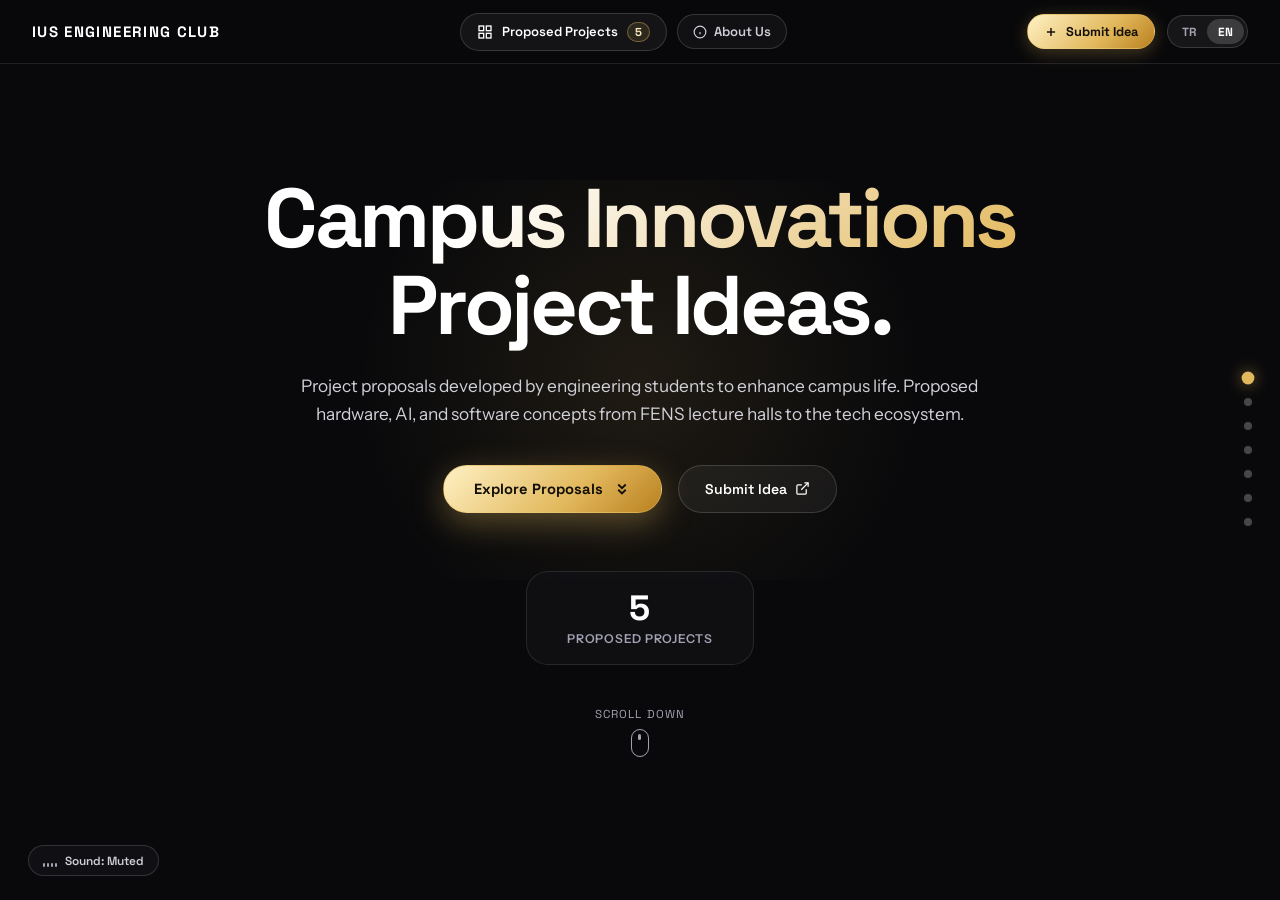
==== commit e3c6a95b: "feat(mobile): optimize responsive design, touch targets and modal layouts for smartphones" ====
--- a/index.html
+++ b/index.html
@@ -2,7 +2,7 @@
 <html lang="en">
 <head>
   <meta charset="UTF-8">
-  <meta name="viewport" content="width=device-width, initial-scale=1.0">
+  <meta name="viewport" content="width=device-width, initial-scale=1.0, viewport-fit=cover">
   <title>IEC // Innovation Showcase — IUS Engineering Portfolio</title>
   <meta name="description" content="Student engineering project proposals and innovation portfolio at International University of Sarajevo (IUS). Hardware, IoT, software and AI initiatives engineered by FENS students.">
   <meta http-equiv="refresh" content="0; url=./projects/">
